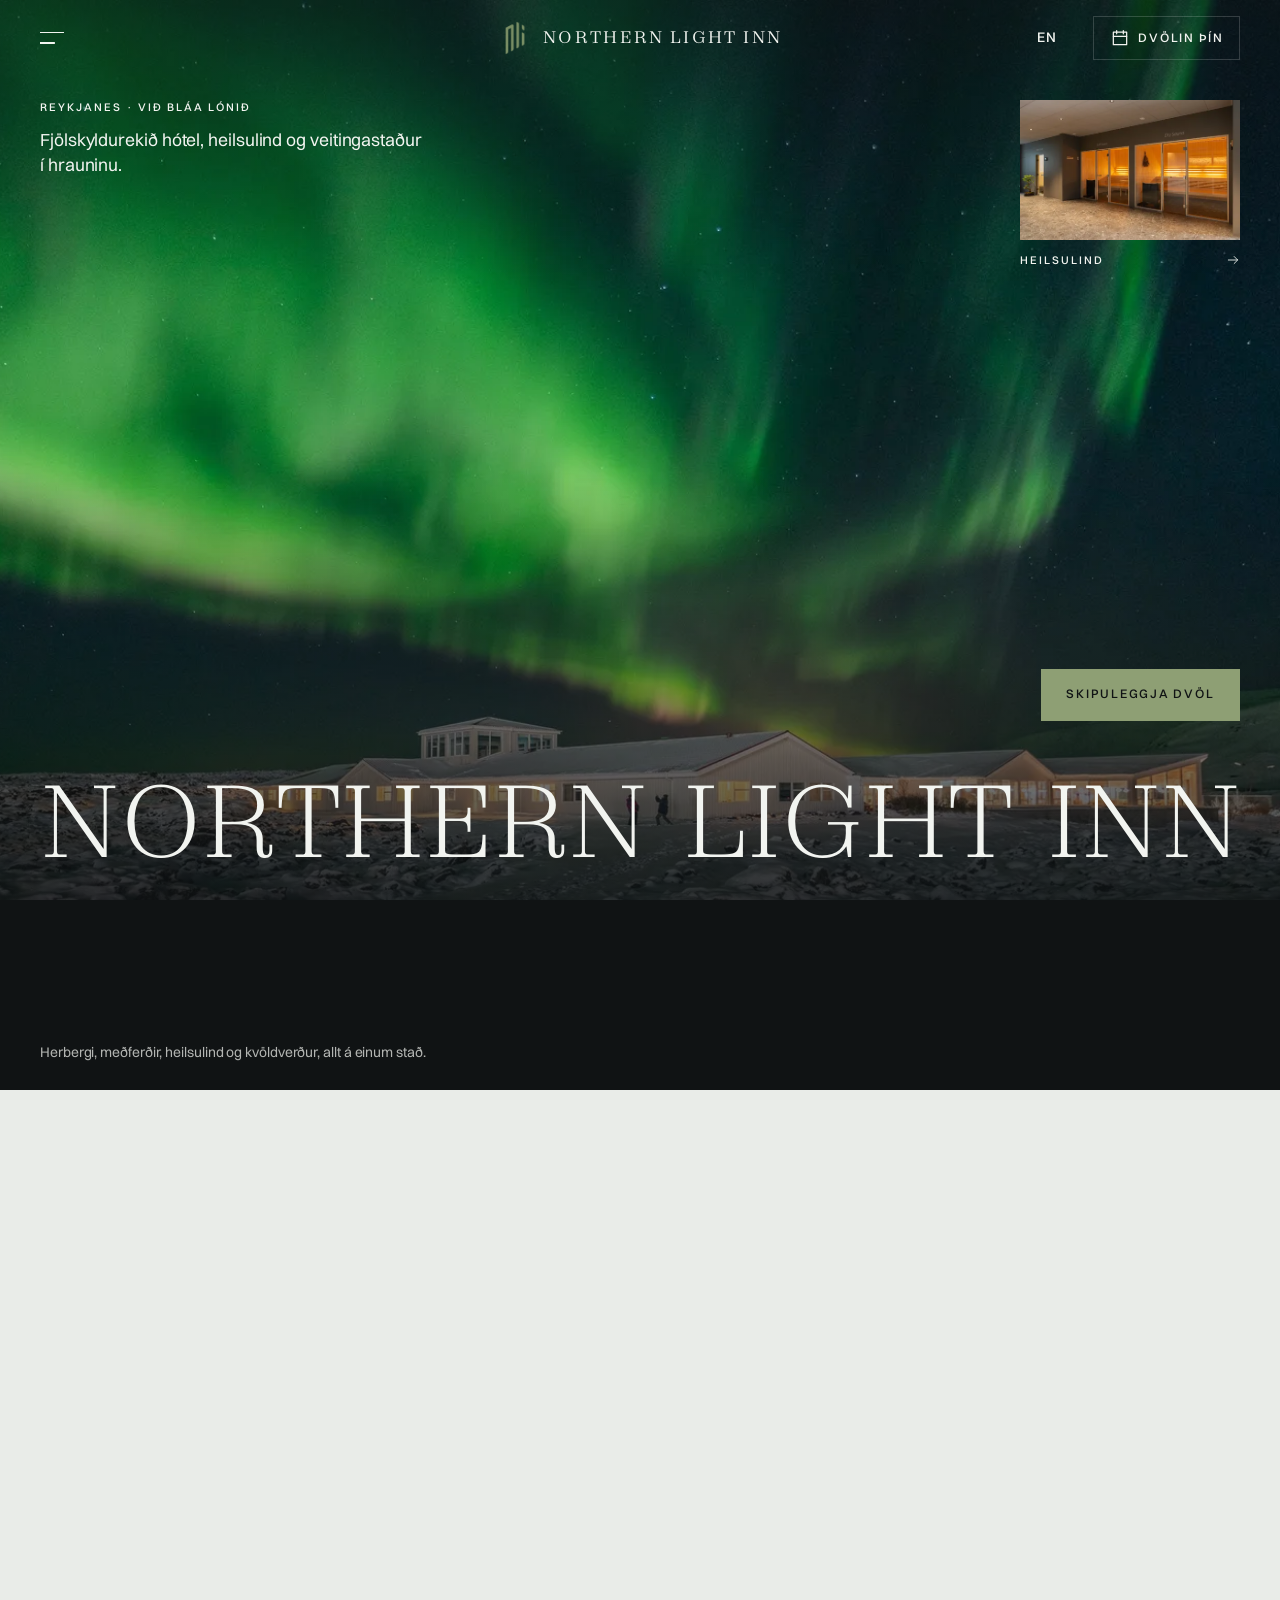
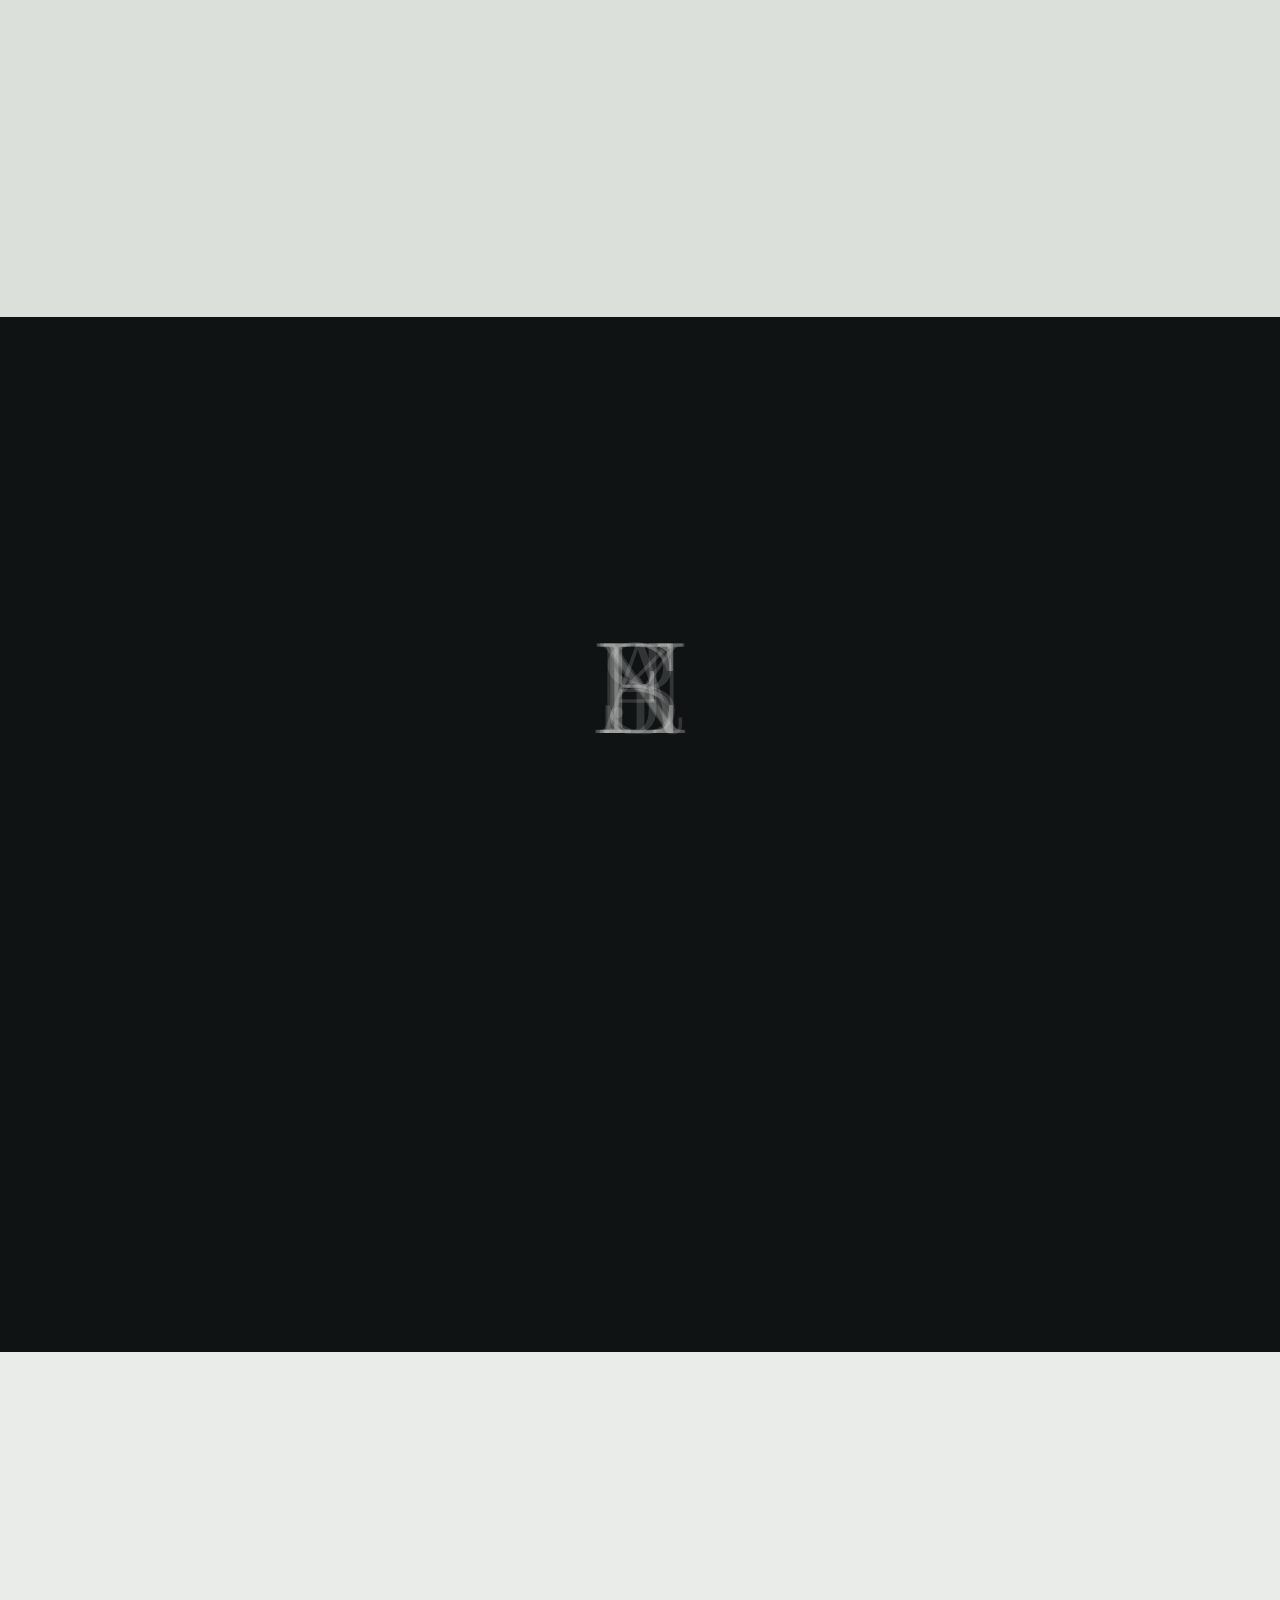
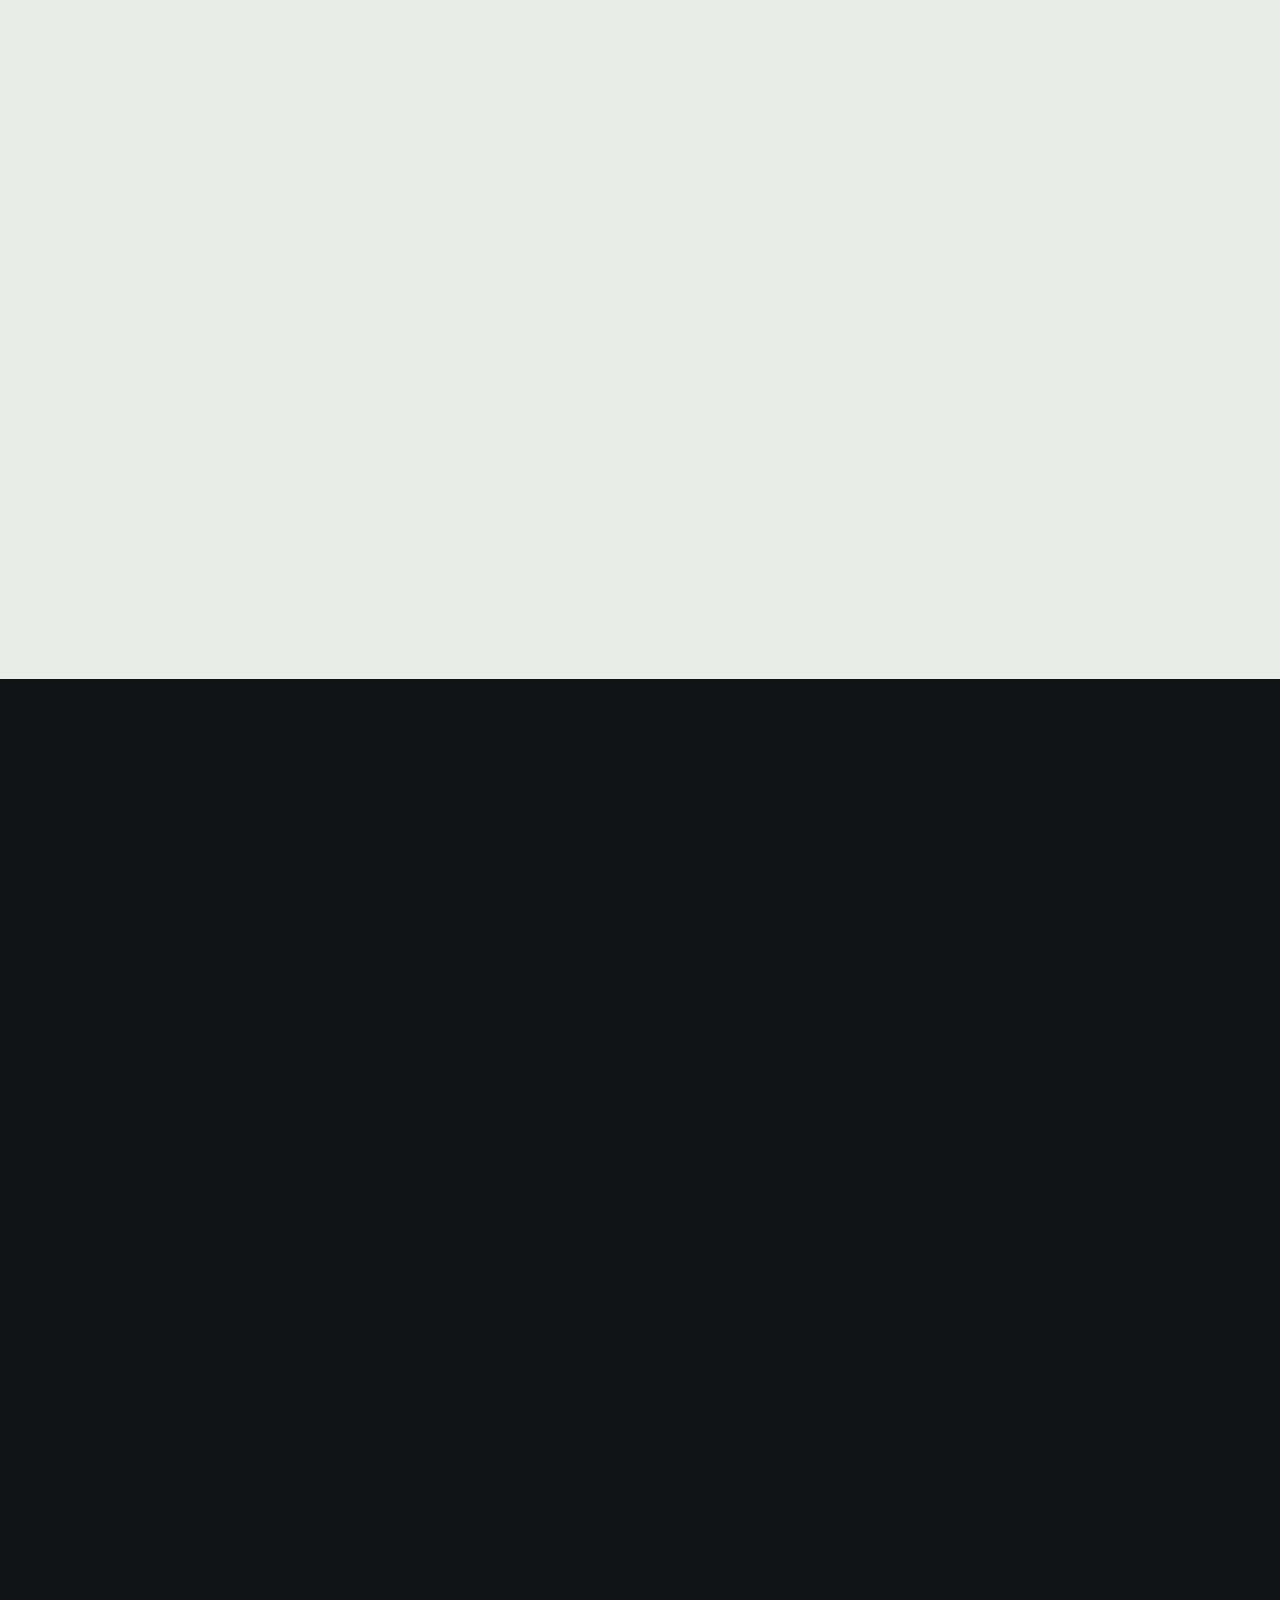
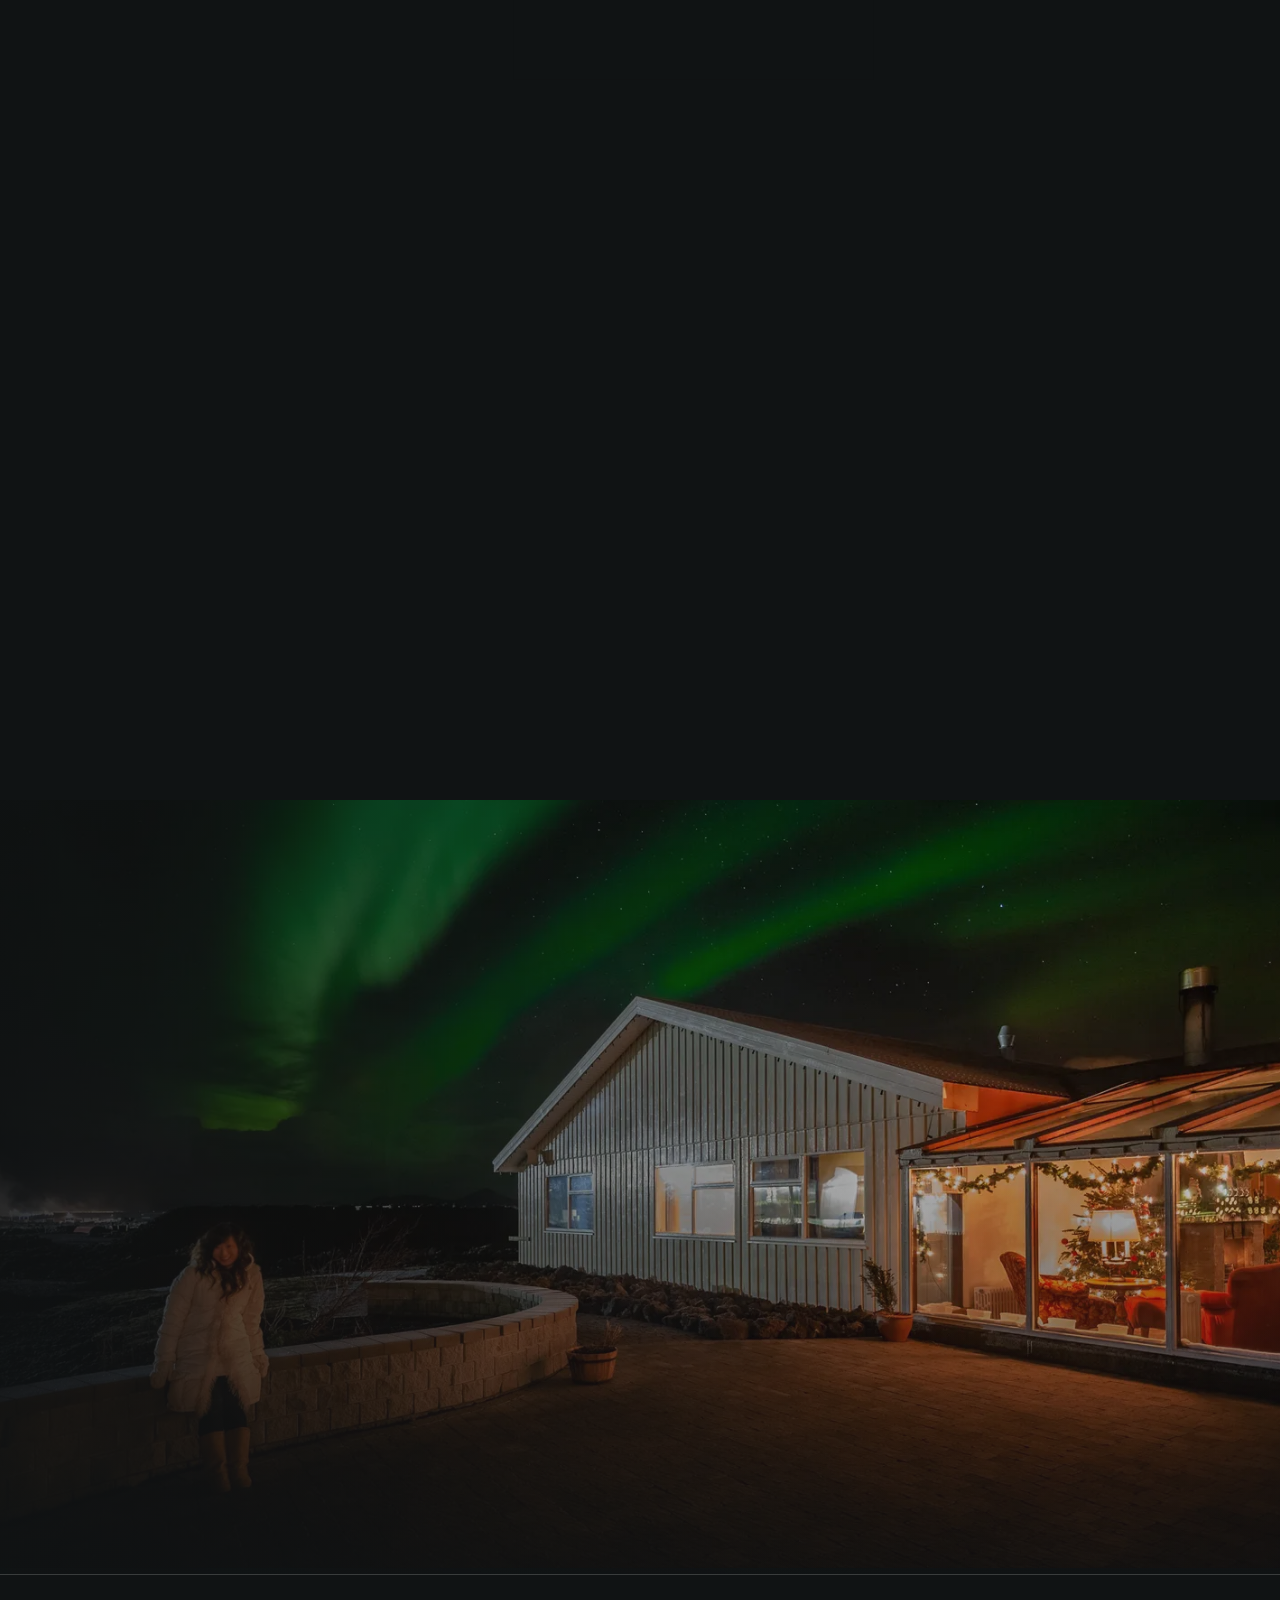
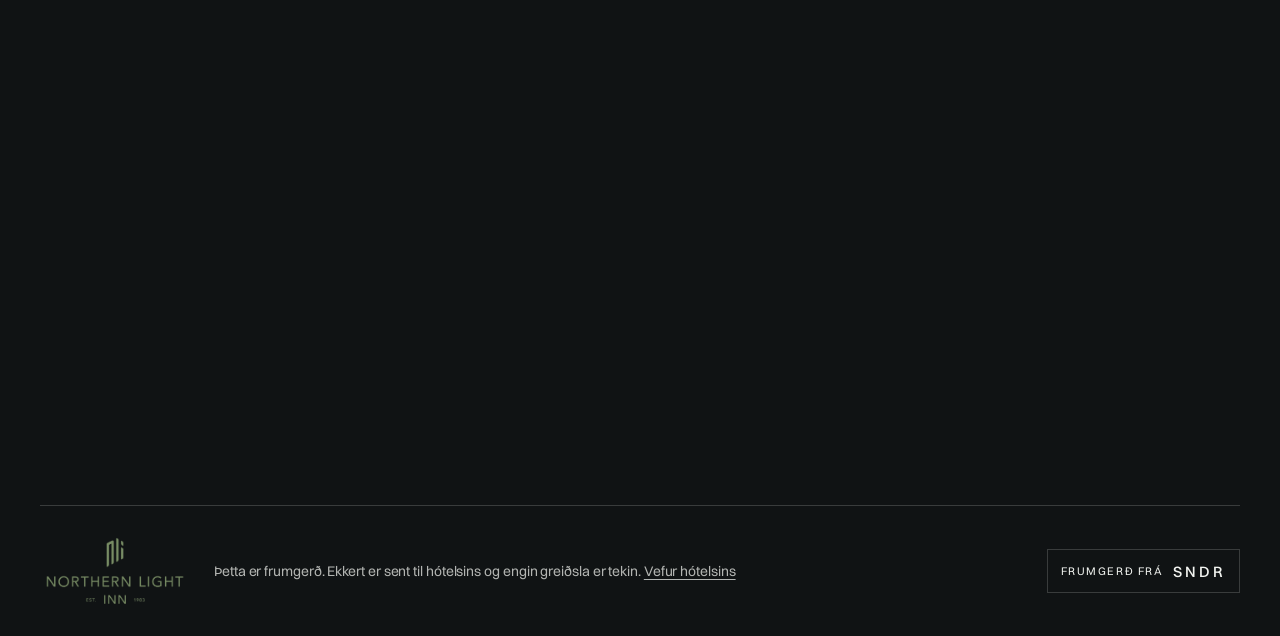
==== is/index.html @ 24c16675 "Deploy ce0931a (noindex preview)" ====
<!doctype html><html lang="is"><head><meta charset="utf-8"><meta name="viewport" content="width=device-width, initial-scale=1, viewport-fit=cover"><meta name="robots" content="noindex, nofollow"><meta name="theme-color" content="#101314"><title>Northern Light Inn, fjölskyldurekið hótel við Bláa lónið</title><meta name="description" content="Fjölskyldurekið hótel, heilsulind og veitingastaður í hrauninu við Bláa lónið. Skipuleggðu alla dvölina á einum stað: herbergi, meðferðir, heilsulind og kvöldverð."><script>/* focus-guard: a focus ring only for people using a keyboard.

   The bug it ends: a menu, drawer or dialog opens and its FIRST link (or the dialog's close button)
   is outlined, as if it were selected. Cause: opening code calls first.focus(), or <dialog>.showModal()
   focuses the first control by itself. When nothing was focused before, the browser decides the ring is
   wanted. Safari never focuses a button on click and a touch tap never does either, so on iPhone,
   iPad and Safari the very first tap paints the ring. Chrome with a mouse hides it, which is why it
   passes the desktop check and then reappears on Sindri's phone.

   How: remember the last input kind on <html data-input="pointer|key"> and let focus-guard.css drop the
   ring while the last input was a pointer. Keyboard users keep every ring. Load before everything else
   (inline in <head>, ~400 bytes), no dependencies. Doc: _tools/focus-guard/README.md */
(function () {
  var root = document.documentElement;
  function set(v) { if (root.getAttribute('data-input') !== v) root.setAttribute('data-input', v); }
  addEventListener('pointerdown', function () { set('pointer'); }, true);
  addEventListener('keydown', function (e) {
    if (e.key === 'Shift' || e.key === 'Control' || e.key === 'Alt' || e.key === 'Meta') return;
    set('key');
  }, true);
})();
</script><link rel="icon" type="image/png" href="../favicon.png"><link rel="apple-touch-icon" href="../apple-touch-icon.png"><link rel="alternate" hreflang="en" href="../"><link rel="alternate" hreflang="is" href="../is/"><link rel="preload" href="../assets/fonts/Zodiak-Light.woff2" as="font" type="font/woff2" crossorigin><link rel="preload" href="../assets/fonts/Switzer-Regular.woff2" as="font" type="font/woff2" crossorigin><link rel="preload" as="image" type="image/webp" imagesrcset="../assets/img/hero-480.webp 480w, ../assets/img/hero-960.webp 960w, ../assets/img/hero-1440.webp 1440w, ../assets/img/hero-2160.webp 2160w" imagesizes="100vw"><link rel="stylesheet" href="../assets/css/base.css"><link rel="stylesheet" href="../assets/css/site.css"><link rel="stylesheet" href="../assets/css/stay.css"><script>window.NLI={"lang":"is","locale":"is-IS","dates":{"wd":["sun.","mán.","þri.","mið.","fim.","fös.","lau."],"wdLong":["sunnudagur","mánudagur","þriðjudagur","miðvikudagur","fimmtudagur","föstudagur","laugardagur"],"mo":["jan.","feb.","mars","apr.","maí","júní","júlí","ágúst","sept.","okt.","nóv.","des."],"moLong":["janúar","febrúar","mars","apríl","maí","júní","júlí","ágúst","september","október","nóvember","desember"],"narrow":["M","Þ","M","F","F","L","S"],"dot":"."},"t":{"step1":"Nætur","step2":"Dagar","step3":"Innborgun","s1Title":"Hvenær kemurðu?","s2Title":"Bættu við hvern dag","s3Title":"Dvölin þín","pickArrival":"Veldu komudag","to":"til","nights":"Nætur","night":"nótt","guests":"Gestir","guestsShort":"gestir","guestOne":"gestur","room":"Herbergi","roomAny":"Herbergi valið í bókunarvél","roomRate":"Verð úr bókunarvél","engineNote":"Verð og framboð herbergja koma úr bókunarvél hótelsins. Í þessari frumgerð er herbergið ekki tekið frá.","fewer":"Færri","more":"Fleiri","prevMonth":"Fyrri mánuður","nextMonth":"Næsti mánuður","arrivalDay":"Koma","departureDay":"Brottför","day":"Dagur","addTo":"Bæta við","time":"Tími","sample":"sýnishorn","taken":"upptekið","forGuests":"Fyrir hve marga?","cancel":"Hætta við","add":"Bæta við","remove":"Fjarlægja","closedShort":"Lokað","includedShort":"Innifalið","pendingNote":"{item} bætist við þegar þú hefur valið dagana.","next1":"Áfram í dagana","next2":"Yfirlit","pay":"Greiða innborgun","back":"Til baka","itemOne":"liður","itemMany":"liðir","noItems":"Engu bætt við enn","extrasTotal":"Meðferðir og aukahlutir","depositToday":"Innborgun í dag","atHotel":"Greitt á hótelinu","name":"Nafn","email":"Netfang","depositNote":"Frumgerð: engin greiðsla er tekin og ekkert er sent. Hlutfall innborgunar er dæmi.","nothingAdded":"Engum meðferðum eða aukahlutum bætt við.","doneTitle":"Þetta er frumgerð","doneBody":"Ekkert var sent til hótelsins, ekkert var vistað og engin greiðsla var tekin. Á fullbúnum vef er innborgunin tekin í þessu skrefi og hótelið fær dagskrána hér að neðan.","doneRoom":"Herbergin eru áfram í bókunarvél hótelsins.","openEngine":"Opna bókunarvélina","startOver":"Byrja upp á nýtt","close":"Loka","pickDate":"Veldu dag","tableOnly":"Borð","free":"Greitt á staðnum","title":"Dvölin þín","soldOut":"Uppselt"},"depositRate":0.2,"maxGuests":4,"bookUrl":"https://www.simplebooking.it/ibe2/hotel/5333?lang=EN&cur=ISK","rooms":[{"id":"deluxe","name":"Deluxe herbergi","max":2,"meta":"30 m² · King rúm eða tvö einbreið"},{"id":"superior","name":"Superior herbergi","max":2,"meta":"27 m² · Queen rúm eða tvö einbreið"},{"id":"double","name":"Hjónaherbergi","max":2,"meta":"22 m² · Eitt rúm, 180 cm"},{"id":"twin","name":"Tveggja rúma herbergi","max":2,"meta":"20 m² · Tvö einbreið rúm"},{"id":"triple","name":"Þriggja manna herbergi","max":3,"meta":"27 m² · Queen rúm og einbreitt rúm"},{"id":"family","name":"Fjölskylduherbergi","max":4,"meta":"30 m² · Queen rúm og tvö einbreið rúm"}],"extras":[{"id":"massage","icon":"massage","name":"Nudd","short":"Nudd","note":"","times":["10:00","11:30","14:00","15:30","17:00","18:30"],"options":[{"id":"60","label":"60 mín","price":19500},{"id":"90","label":"90 mín","price":26500}]},{"id":"reiki","icon":"spa","name":"Reiki","short":"Reiki","note":"60 mín","times":["10:00","11:30","14:00","15:30","17:00"],"options":[{"id":"reiki","label":"Reiki heilun","price":19500},{"id":"epe","label":"Reiki og EPE","price":19500}]},{"id":"recovery","icon":"clock","name":"Endurheimt","short":"Endurheimt","note":"","times":["09:30","11:00","13:00","15:00","17:00","19:00"],"options":[{"id":"compression","label":"Þrýstimeðferð, 25 mín","price":3995},{"id":"blanket","label":"Innrautt teppi, 45 mín","price":5995}]},{"id":"spa","icon":"moon","name":"Heilsulind","short":"Heilsulind","note":"Opið 09:00 til 21:00","times":[],"perPerson":true,"includedRooms":["deluxe","superior"],"options":[{"id":"day","label":"Dagsaðgangur","price":2500}]},{"id":"dinner","icon":"dinner","name":"Kvöldverður á Max's","short":"Kvöldverður","note":"Borðapöntun, greitt á staðnum","times":["17:30","18:00","18:30","19:00","19:30","20:00","20:30","21:00"],"perPerson":true,"options":[{"id":"table","label":"Borð","price":0}]},{"id":"floating","icon":"floating","name":"Aurora Floating","short":"Flot","closed":true,"closedNote":"Aurora Floating er lokað eins og er.","times":[],"options":[{"id":"60","label":"60 mín","price":7000}]}],"packages":[{"id":"dekur","name":"Dekurdvöl","nights":1,"maxGuests":2,"dates":[{"date":"2026-11-27","sold":true},{"date":"2026-11-28","sold":true},{"date":"2026-12-04","sold":true},{"date":"2026-12-05","sold":false}],"rules":[{"room":"deluxe","guests":1,"price":48700},{"room":"deluxe","price":32300,"pp":true},{"guests":1,"price":38700},{"price":27300,"pp":true}]},{"id":"prjono","name":"Prjónahelgi","nights":2,"minGuests":2,"dates":[{"date":"2027-04-16","sold":false}],"rules":[{"room":"deluxe","price":54490,"pp":true},{"guests":4,"price":39990,"pp":true},{"guests":3,"price":41990,"pp":true},{"price":46990,"pp":true}]}]}</script><script defer src="../assets/vendor/gsap.min.js"></script><script defer src="../assets/vendor/ScrollTrigger.min.js"></script><script defer src="../assets/vendor/CustomEase.min.js"></script><script type="module" src="../assets/js/main.js"></script></head><body class="page-home"><a class="skip-link" href="#main">Beint í efni</a><header class="site-header">
 <button type="button" class="menu-toggle" aria-controls="menu-panel" aria-expanded="false" aria-haspopup="dialog" aria-label="Valmynd"><span class="burger" aria-hidden="true"><i></i><i></i></span></button>
 <a class="brand" href="../is/" aria-label="Northern Light Inn, forsíða"><img src="../assets/logo/icon.png" width="40" height="40" alt=""><span translate="no">Northern Light Inn</span></a>
 <div class="header-right"><a class="lang" href="../" lang="en" hreflang="en" aria-label="English">EN</a><button type="button" class="btn-stay" data-stay-open aria-haspopup="dialog" aria-controls="stay-dialog"><svg class="icon" viewBox="0 0 24 24" width="20" height="20" fill="none" stroke="currentColor" stroke-width="1.5" stroke-linecap="round" stroke-linejoin="round" aria-hidden="true" ><rect x="4" y="5" width="16" height="15"/><path d="M4 10h16M8 3v4M16 3v4"/></svg><span>Dvölin þín</span><b data-stay-count hidden></b></button></div>
</header>
<dialog class="menu-panel" id="menu-panel" aria-label="Valmynd" tabindex="-1">
 <div class="menu-curtain menu-curtain--lead" aria-hidden="true"></div><div class="menu-curtain" aria-hidden="true"></div>
 <div class="menu-top"><button type="button" class="menu-close" aria-label="Loka"><span class="burger" aria-hidden="true"><i></i><i></i></span></button><a class="brand" href="../is/" aria-label="Northern Light Inn, forsíða"><img src="../assets/logo/icon.png" width="40" height="40" alt=""><span translate="no">Northern Light Inn</span></a><span></span></div>
 <div class="menu-body">
  <nav aria-label="Aðalvalmynd"><a href="../is/herbergi/" data-menu="rooms" ><span class="menu-num" aria-hidden="true">01</span><span class="menu-mask"><span class="menu-word">Herbergi</span></span></a><a href="../is/heilsulind/" data-menu="wellness" ><span class="menu-num" aria-hidden="true">02</span><span class="menu-mask"><span class="menu-word">Heilsulind</span></span></a><a href="../is/pakkar/" data-menu="packages" ><span class="menu-num" aria-hidden="true">03</span><span class="menu-mask"><span class="menu-word">Pakkar</span></span></a><a href="../is/veitingastadur/" data-menu="restaurant" ><span class="menu-num" aria-hidden="true">04</span><span class="menu-mask"><span class="menu-word">Veitingastaður</span></span></a><a href="../is/stadsetning/" data-menu="location" ><span class="menu-num" aria-hidden="true">05</span><span class="menu-mask"><span class="menu-word">Staðsetning</span></span></a></nav>
  <div class="menu-photo" aria-hidden="true"><div class="menu-photo-frame"><div class="menu-shot is-on" data-shot="home"><picture><source type="image/webp" srcset="../assets/img/exterior-480.webp 480w, ../assets/img/exterior-960.webp 960w, ../assets/img/exterior-1440.webp 1440w, ../assets/img/exterior-2160.webp 2160w" sizes="(max-width:1023px) 1px, 34vw"><img src="../assets/img/exterior-960.jpg" srcset="../assets/img/exterior-480.jpg 480w, ../assets/img/exterior-960.jpg 960w, ../assets/img/exterior-1440.jpg 1440w, ../assets/img/exterior-2160.jpg 2160w" sizes="(max-width:1023px) 1px, 34vw" width="2500" height="1667" alt="" loading="lazy"  decoding="async"></picture></div><div class="menu-shot" data-shot="rooms"><picture><source type="image/webp" srcset="../assets/img/deluxe-480.webp 480w, ../assets/img/deluxe-960.webp 960w, ../assets/img/deluxe-1440.webp 1440w, ../assets/img/deluxe-2160.webp 2160w" sizes="(max-width:1023px) 1px, 34vw"><img src="../assets/img/deluxe-960.jpg" srcset="../assets/img/deluxe-480.jpg 480w, ../assets/img/deluxe-960.jpg 960w, ../assets/img/deluxe-1440.jpg 1440w, ../assets/img/deluxe-2160.jpg 2160w" sizes="(max-width:1023px) 1px, 34vw" width="2500" height="1667" alt="" loading="lazy"  decoding="async"></picture></div><div class="menu-shot" data-shot="wellness"><picture><source type="image/webp" srcset="../assets/img/sauna-480.webp 480w, ../assets/img/sauna-960.webp 960w, ../assets/img/sauna-1440.webp 1440w, ../assets/img/sauna-2160.webp 2160w" sizes="(max-width:1023px) 1px, 34vw"><img src="../assets/img/sauna-960.jpg" srcset="../assets/img/sauna-480.jpg 480w, ../assets/img/sauna-960.jpg 960w, ../assets/img/sauna-1440.jpg 1440w, ../assets/img/sauna-2160.jpg 2160w" sizes="(max-width:1023px) 1px, 34vw" width="2500" height="1667" alt="" loading="lazy"  decoding="async"></picture></div><div class="menu-shot" data-shot="packages"><picture><source type="image/webp" srcset="../assets/img/xmas-480.webp 480w, ../assets/img/xmas-960.webp 960w, ../assets/img/xmas-1440.webp 1440w, ../assets/img/xmas-2160.webp 2160w" sizes="(max-width:1023px) 1px, 34vw"><img src="../assets/img/xmas-960.jpg" srcset="../assets/img/xmas-480.jpg 480w, ../assets/img/xmas-960.jpg 960w, ../assets/img/xmas-1440.jpg 1440w, ../assets/img/xmas-2160.jpg 2160w" sizes="(max-width:1023px) 1px, 34vw" width="2500" height="1664" alt="" loading="lazy"  decoding="async"></picture></div><div class="menu-shot" data-shot="restaurant"><picture><source type="image/webp" srcset="../assets/img/restaurant-480.webp 480w, ../assets/img/restaurant-960.webp 960w, ../assets/img/restaurant-1440.webp 1440w, ../assets/img/restaurant-2160.webp 2160w" sizes="(max-width:1023px) 1px, 34vw"><img src="../assets/img/restaurant-960.jpg" srcset="../assets/img/restaurant-480.jpg 480w, ../assets/img/restaurant-960.jpg 960w, ../assets/img/restaurant-1440.jpg 1440w, ../assets/img/restaurant-2160.jpg 2160w" sizes="(max-width:1023px) 1px, 34vw" width="2500" height="1668" alt="" loading="lazy"  decoding="async"></picture></div><div class="menu-shot" data-shot="location"><picture><source type="image/webp" srcset="../assets/img/moss-480.webp 480w, ../assets/img/moss-960.webp 960w, ../assets/img/moss-1440.webp 1440w, ../assets/img/moss-2160.webp 2160w" sizes="(max-width:1023px) 1px, 34vw"><img src="../assets/img/moss-960.jpg" srcset="../assets/img/moss-480.jpg 480w, ../assets/img/moss-960.jpg 960w, ../assets/img/moss-1440.jpg 1440w, ../assets/img/moss-2160.jpg 2160w" sizes="(max-width:1023px) 1px, 34vw" width="2500" height="1667" alt="" loading="lazy"  decoding="async"></picture></div></div></div>
 </div>
 <div class="menu-foot"><p class="small">Norðurljósavegur 1 · 241 Grindavík</p><a href="tel:+3544268650">+354 426 8650</a><a href="mailto:info@nli.is">info@nli.is</a><a class="lang" href="../" lang="en" hreflang="en" aria-label="English">EN</a></div>
</dialog><main id="main">
<section class="hero" id="top" aria-labelledby="hero-title">
 <div class="hero-drift"><div class="hero-photo"><picture><source type="image/webp" srcset="../assets/img/hero-480.webp 480w, ../assets/img/hero-960.webp 960w, ../assets/img/hero-1440.webp 1440w, ../assets/img/hero-2160.webp 2160w" sizes="100vw"><img src="../assets/img/hero-960.jpg" srcset="../assets/img/hero-480.jpg 480w, ../assets/img/hero-960.jpg 960w, ../assets/img/hero-1440.jpg 1440w, ../assets/img/hero-2160.jpg 2160w" sizes="100vw" width="2500" height="1667" alt="Norðurljós yfir Northern Light Inn í snæviþöktu hrauninu" loading="eager" fetchpriority="high" decoding="async"></picture></div></div><div class="hero-shade"></div>
 <div class="hero-intro"><p class="eyebrow">Reykjanes · Við Bláa lónið</p><p class="hero-line">Fjölskyldurekið hótel, heilsulind og veitingastaður í hrauninu.</p></div>
 <a class="hero-thumb" href="../is/heilsulind/"><picture><source type="image/webp" srcset="../assets/img/thumb-480.webp 480w, ../assets/img/thumb-960.webp 960w, ../assets/img/thumb-1440.webp 1440w, ../assets/img/thumb-2160.webp 2160w" sizes="220px"><img src="../assets/img/thumb-960.jpg" srcset="../assets/img/thumb-480.jpg 480w, ../assets/img/thumb-960.jpg 960w, ../assets/img/thumb-1440.jpg 1440w, ../assets/img/thumb-2160.jpg 2160w" sizes="220px" width="2500" height="1667" alt="Gufuböðin í heilsulindinni" loading="lazy"  decoding="async"></picture><span class="eyebrow">Heilsulind<svg class="icon" viewBox="0 0 24 24" width="20" height="20" fill="none" stroke="currentColor" stroke-width="1.5" stroke-linecap="round" stroke-linejoin="round" aria-hidden="true" ><path d="M4 12h16M14 6l6 6-6 6"/></svg></span></a>
 <div class="hero-cta"><button type="button" class="btn-primary btn-primary--accent" data-stay-open aria-haspopup="dialog" aria-controls="stay-dialog" aria-label="Skipuleggja dvöl"><span class="btn-label" aria-hidden="true"><span class="btn-letter" style="--i:0" data-char="S">S</span><span class="btn-letter" style="--i:1" data-char="k">k</span><span class="btn-letter" style="--i:2" data-char="i">i</span><span class="btn-letter" style="--i:3" data-char="p">p</span><span class="btn-letter" style="--i:4" data-char="u">u</span><span class="btn-letter" style="--i:5" data-char="l">l</span><span class="btn-letter" style="--i:6" data-char="e">e</span><span class="btn-letter" style="--i:7" data-char="g">g</span><span class="btn-letter" style="--i:8" data-char="g">g</span><span class="btn-letter" style="--i:9" data-char="j">j</span><span class="btn-letter" style="--i:10" data-char="a">a</span><span class="btn-letter" style="--i:11" data-char=" "> </span><span class="btn-letter" style="--i:12" data-char="d">d</span><span class="btn-letter" style="--i:13" data-char="v">v</span><span class="btn-letter" style="--i:14" data-char="ö">ö</span><span class="btn-letter" style="--i:15" data-char="l">l</span></span></button></div>
 <div class="wordmark-drift"><h1 class="wordmark" id="hero-title" aria-label="Northern Light Inn" translate="no"><span class="fit-line fit-wide" aria-hidden="true"><span>N</span><span>O</span><span>R</span><span>T</span><span>H</span><span>E</span><span>R</span><span>N</span><span class="sp">&nbsp;</span><span>L</span><span>I</span><span>G</span><span>H</span><span>T</span><span class="sp">&nbsp;</span><span>I</span><span>N</span><span>N</span></span><span class="fit-line fit-narrow" aria-hidden="true"><span>N</span><span>O</span><span>R</span><span>T</span><span>H</span><span>E</span><span>R</span><span>N</span></span><span class="fit-line fit-narrow" aria-hidden="true"><span>L</span><span>I</span><span>G</span><span>H</span><span>T</span><span class="sp">&nbsp;</span><span>I</span><span>N</span><span>N</span></span></h1></div>
</section>
<section class="starter-band" aria-label="Dvölin þín"><div class="wrap"><div class="reveal"><div class="starter" data-rise>
 <button type="button" class="starter-cell starter-date" data-stay-open aria-haspopup="dialog" aria-controls="stay-dialog" data-stay-step="1"><span class="eyebrow"><svg class="icon" viewBox="0 0 24 24" width="20" height="20" fill="none" stroke="currentColor" stroke-width="1.5" stroke-linecap="round" stroke-linejoin="round" aria-hidden="true" ><rect x="4" y="5" width="16" height="15"/><path d="M4 10h16M8 3v4M16 3v4"/></svg>Koma</span><b data-starter-arrival>Veldu dag</b></button>
 <div class="starter-cell" data-starter="nights"><span class="eyebrow"><svg class="icon" viewBox="0 0 24 24" width="20" height="20" fill="none" stroke="currentColor" stroke-width="1.5" stroke-linecap="round" stroke-linejoin="round" aria-hidden="true" ><path d="M20 14.5A8 8 0 0 1 9.5 4 8 8 0 1 0 20 14.5z"/></svg>Nætur</span><div class="stepper"><button type="button" class="step-btn" data-starter-step="-1" aria-label="Færri Nætur"><svg class="icon" viewBox="0 0 24 24" width="20" height="20" fill="none" stroke="currentColor" stroke-width="1.5" stroke-linecap="round" stroke-linejoin="round" aria-hidden="true" ><path d="M5 12h14"/></svg></button><output aria-live="polite">2</output><button type="button" class="step-btn" data-starter-step="1" aria-label="Fleiri Nætur"><svg class="icon" viewBox="0 0 24 24" width="20" height="20" fill="none" stroke="currentColor" stroke-width="1.5" stroke-linecap="round" stroke-linejoin="round" aria-hidden="true" ><path d="M12 5v14M5 12h14"/></svg></button></div></div>
 <div class="starter-cell" data-starter="guests"><span class="eyebrow"><svg class="icon" viewBox="0 0 24 24" width="20" height="20" fill="none" stroke="currentColor" stroke-width="1.5" stroke-linecap="round" stroke-linejoin="round" aria-hidden="true" ><circle cx="9" cy="8" r="3"/><path d="M3 20c0-3.3 2.7-6 6-6s6 2.7 6 6"/><path d="M16 5.2a3 3 0 0 1 0 5.6M18 14.5c1.8.9 3 2.9 3 5.5"/></svg>Gestir</span><div class="stepper"><button type="button" class="step-btn" data-starter-step="-1" aria-label="Færri Gestir"><svg class="icon" viewBox="0 0 24 24" width="20" height="20" fill="none" stroke="currentColor" stroke-width="1.5" stroke-linecap="round" stroke-linejoin="round" aria-hidden="true" ><path d="M5 12h14"/></svg></button><output aria-live="polite">2</output><button type="button" class="step-btn" data-starter-step="1" aria-label="Fleiri Gestir"><svg class="icon" viewBox="0 0 24 24" width="20" height="20" fill="none" stroke="currentColor" stroke-width="1.5" stroke-linecap="round" stroke-linejoin="round" aria-hidden="true" ><path d="M12 5v14M5 12h14"/></svg></button></div></div>
 <div class="starter-cell starter-go"><button type="button" class="btn-primary btn-primary--accent" data-stay-open aria-haspopup="dialog" aria-controls="stay-dialog" data-stay-step="2" aria-label="Setja saman dvöl"><span class="btn-label" aria-hidden="true"><span class="btn-letter" style="--i:0" data-char="S">S</span><span class="btn-letter" style="--i:1" data-char="e">e</span><span class="btn-letter" style="--i:2" data-char="t">t</span><span class="btn-letter" style="--i:3" data-char="j">j</span><span class="btn-letter" style="--i:4" data-char="a">a</span><span class="btn-letter" style="--i:5" data-char=" "> </span><span class="btn-letter" style="--i:6" data-char="s">s</span><span class="btn-letter" style="--i:7" data-char="a">a</span><span class="btn-letter" style="--i:8" data-char="m">m</span><span class="btn-letter" style="--i:9" data-char="a">a</span><span class="btn-letter" style="--i:10" data-char="n">n</span><span class="btn-letter" style="--i:11" data-char=" "> </span><span class="btn-letter" style="--i:12" data-char="d">d</span><span class="btn-letter" style="--i:13" data-char="v">v</span><span class="btn-letter" style="--i:14" data-char="ö">ö</span><span class="btn-letter" style="--i:15" data-char="l">l</span></span></button></div>
</div></div><p class="starter-note small muted">Herbergi, meðferðir, heilsulind og kvöldverður, allt á einum stað.</p></div></section>
<section class="intro on-steam" id="hotel" aria-labelledby="intro-title"><div class="wrap intro-grid">
 <div class="intro-copy"><div class="reveal "><div data-rise><p class="eyebrow">Fjölskyldurekið frá 1983</p></div></div><h2 data-heading id="intro-title" class="h1"><span class="line"><span>Hlýlegt hús</span></span><span class="line"><em>í hrauninu</em></span></h2><div class="reveal "><div data-rise><p>Northern Light Inn er fjölskyldurekið hótel, stofnað 1983. 42 hlý og rúmgóð herbergi, veitingastaðurinn Max's og heilsulind, rétt við Bláa lónið.</p></div></div>
  <div class="reveal "><div data-rise><dl class="facts"><div><dt>1983</dt><dd>fjölskyldurekið frá</dd></div><div><dt>42</dt><dd>herbergi, öll á jarðhæð</dd></div><div><dt>20 mín</dt><dd>frá Keflavíkurflugvelli</dd></div><div><dt>45 mín</dt><dd>til Reykjavíkur</dd></div></dl></div></div></div>
 <div class="collage" data-sweep><div class="collage-large" data-drift="-3,3"><div class="photo-frame "><picture><source type="image/webp" srcset="../assets/img/lounge-480.webp 480w, ../assets/img/lounge-960.webp 960w, ../assets/img/lounge-1440.webp 1440w, ../assets/img/lounge-2160.webp 2160w" sizes="(max-width:767px) 90vw, 47vw"><img src="../assets/img/lounge-960.jpg" srcset="../assets/img/lounge-480.jpg 480w, ../assets/img/lounge-960.jpg 960w, ../assets/img/lounge-1440.jpg 1440w, ../assets/img/lounge-2160.jpg 2160w" sizes="(max-width:767px) 90vw, 47vw" width="2500" height="1667" alt="Setustofan með arninum úr hraungrýti" loading="lazy"  decoding="async"></picture></div></div><div class="collage-small" data-drift="8,-8"><div class="photo-frame "><picture><source type="image/webp" srcset="../assets/img/exterior-480.webp 480w, ../assets/img/exterior-960.webp 960w, ../assets/img/exterior-1440.webp 1440w, ../assets/img/exterior-2160.webp 2160w" sizes="(max-width:767px) 56vw, 30vw"><img src="../assets/img/exterior-960.jpg" srcset="../assets/img/exterior-480.jpg 480w, ../assets/img/exterior-960.jpg 960w, ../assets/img/exterior-1440.jpg 1440w, ../assets/img/exterior-2160.jpg 2160w" sizes="(max-width:767px) 56vw, 30vw" width="2500" height="1667" alt="Northern Light Inn í hrauninu" loading="lazy"  decoding="async"></picture></div></div></div>
</div></section>
<section class="extras" id="extras" aria-labelledby="extras-title"><div class="wrap">
 <div class="section-head"><div class="reveal "><div data-rise><p class="eyebrow">Bættu við dvölina</p></div></div><h2 data-heading id="extras-title"><span class="line"><span>Meðferðir, heilsulind og kvöldverður</span></span><span class="line"><em>á þeim dögum sem þú velur</em></span></h2><div class="reveal "><div data-rise><p class="muted">Veldu dag og tíma um leið og þú skipuleggur dvölina.</p></div></div></div>
 <div class="card-grid card-grid--4 rail" data-cards><article class="card extra-card"><div class="card-media"><picture><source type="image/webp" srcset="../assets/img/massage-480.webp 480w, ../assets/img/massage-960.webp 960w, ../assets/img/massage-1440.webp 1440w, ../assets/img/massage-2160.webp 2160w" sizes="(max-width:767px) 82vw, (max-width:1023px) 46vw, 23vw"><img src="../assets/img/massage-960.jpg" srcset="../assets/img/massage-480.jpg 480w, ../assets/img/massage-960.jpg 960w, ../assets/img/massage-1440.jpg 1440w, ../assets/img/massage-2160.jpg 2160w" sizes="(max-width:767px) 82vw, (max-width:1023px) 46vw, 23vw" width="2500" height="1667" alt="Nudd í heilsulindinni" loading="lazy"  decoding="async"></picture></div><h3>Nudd</h3><p class="card-tag">60 eða 90 mínútur</p><ul class="chip-row"><li class="chip">60 mín 19.500 kr.</li><li class="chip">90 mín 26.500 kr.</li></ul><div class="card-actions"><button type="button" class="btn-add " data-stay-open aria-haspopup="dialog" aria-controls="stay-dialog" data-stay-add="massage"><svg class="icon" viewBox="0 0 24 24" width="20" height="20" fill="none" stroke="currentColor" stroke-width="1.5" stroke-linecap="round" stroke-linejoin="round" aria-hidden="true" ><path d="M12 5v14M5 12h14"/></svg><span>Bæta við dvölina</span></button></div></article><article class="card extra-card"><div class="card-media"><picture><source type="image/webp" srcset="../assets/img/tranquil-480.webp 480w, ../assets/img/tranquil-960.webp 960w, ../assets/img/tranquil-1440.webp 1440w, ../assets/img/tranquil-2160.webp 2160w" sizes="(max-width:767px) 82vw, (max-width:1023px) 46vw, 23vw"><img src="../assets/img/tranquil-960.jpg" srcset="../assets/img/tranquil-480.jpg 480w, ../assets/img/tranquil-960.jpg 960w, ../assets/img/tranquil-1440.jpg 1440w, ../assets/img/tranquil-2160.jpg 2160w" sizes="(max-width:767px) 82vw, (max-width:1023px) 46vw, 23vw" width="2500" height="1667" alt="Hvíldarrýmið í heilsulindinni" loading="lazy"  decoding="async"></picture></div><h3>Heilsulind</h3><p class="card-tag">Þurrgufa, innrauð gufa og blautgufa</p><ul class="chip-row"><li class="chip">2.500 kr. á mann á dag</li><li class="chip">Innifalið með Deluxe og Superior</li></ul><div class="card-actions"><button type="button" class="btn-add " data-stay-open aria-haspopup="dialog" aria-controls="stay-dialog" data-stay-add="spa"><svg class="icon" viewBox="0 0 24 24" width="20" height="20" fill="none" stroke="currentColor" stroke-width="1.5" stroke-linecap="round" stroke-linejoin="round" aria-hidden="true" ><path d="M12 5v14M5 12h14"/></svg><span>Bæta við dvölina</span></button></div></article><article class="card extra-card"><div class="card-media"><picture><source type="image/webp" srcset="../assets/img/dish-480.webp 480w, ../assets/img/dish-960.webp 960w, ../assets/img/dish-1440.webp 1440w, ../assets/img/dish-2160.webp 2160w" sizes="(max-width:767px) 82vw, (max-width:1023px) 46vw, 23vw"><img src="../assets/img/dish-960.jpg" srcset="../assets/img/dish-480.jpg 480w, ../assets/img/dish-960.jpg 960w, ../assets/img/dish-1440.jpg 1440w, ../assets/img/dish-2160.jpg 2160w" sizes="(max-width:767px) 82vw, (max-width:1023px) 46vw, 23vw" width="2500" height="1667" alt="Kvöldverðarréttur á Max's" loading="lazy"  decoding="async"></picture></div><h3>Kvöldverður á Max's</h3><p class="card-tag">Borð fyrir kvöldið</p><ul class="chip-row"><li class="chip">Alla daga 17:30 til 21:30</li></ul><div class="card-actions"><button type="button" class="btn-add " data-stay-open aria-haspopup="dialog" aria-controls="stay-dialog" data-stay-add="dinner"><svg class="icon" viewBox="0 0 24 24" width="20" height="20" fill="none" stroke="currentColor" stroke-width="1.5" stroke-linecap="round" stroke-linejoin="round" aria-hidden="true" ><path d="M12 5v14M5 12h14"/></svg><span>Bæta við dvölina</span></button></div></article><article class="card extra-card is-closed"><div class="card-media"><picture><source type="image/webp" srcset="../assets/img/floating-480.webp 480w, ../assets/img/floating-960.webp 960w, ../assets/img/floating-1440.webp 1440w, ../assets/img/floating-2160.webp 2160w" sizes="(max-width:767px) 82vw, (max-width:1023px) 46vw, 23vw"><img src="../assets/img/floating-960.jpg" srcset="../assets/img/floating-480.jpg 480w, ../assets/img/floating-960.jpg 960w, ../assets/img/floating-1440.jpg 1440w, ../assets/img/floating-2160.jpg 2160w" sizes="(max-width:767px) 82vw, (max-width:1023px) 46vw, 23vw" width="2500" height="1668" alt="Flottankur í Aurora Floating" loading="lazy"  decoding="async"></picture></div><h3>Aurora Floating</h3><p class="card-tag">Klukkustund í flottanki</p><ul class="chip-row"><li class="chip">Lokað eins og er</li></ul><div class="card-actions"><span class="state-closed"><svg class="icon" viewBox="0 0 24 24" width="20" height="20" fill="none" stroke="currentColor" stroke-width="1.5" stroke-linecap="round" stroke-linejoin="round" aria-hidden="true" ><path d="M6 6l12 12M18 6L6 18"/></svg>Lokað eins og er</span></div></article></div>
</div></section>
<section class="rooms on-steam on-steam-2" id="rooms" aria-labelledby="rooms-title"><div class="wrap">
 <div class="section-head"><div class="reveal "><div data-rise><p class="eyebrow">Herbergi</p></div></div><h2 data-heading id="rooms-title"><span class="line"><span>42 herbergi,</span></span><span class="line"><em>öll á jarðhæð</em></span></h2><div class="reveal "><div data-rise><p>Jarðhitakynding, íslenskar dúnsængur og frítt háhraðanet í hverju herbergi.</p></div></div></div>
 <div class="card-grid card-grid--3 rail" data-cards><article class="card room-card" id="room-deluxe"><a class="card-media" href="../is/herbergi/#deluxe" tabindex="-1" aria-hidden="true"><picture><source type="image/webp" srcset="../assets/img/deluxe-480.webp 480w, ../assets/img/deluxe-960.webp 960w, ../assets/img/deluxe-1440.webp 1440w, ../assets/img/deluxe-2160.webp 2160w" sizes="(max-width:767px) 82vw, (max-width:1023px) 46vw, 31vw"><img src="../assets/img/deluxe-960.jpg" srcset="../assets/img/deluxe-480.jpg 480w, ../assets/img/deluxe-960.jpg 960w, ../assets/img/deluxe-1440.jpg 1440w, ../assets/img/deluxe-2160.jpg 2160w" sizes="(max-width:767px) 82vw, (max-width:1023px) 46vw, 31vw" width="2500" height="1667" alt="Deluxe herbergi" loading="lazy"  decoding="async"></picture></a><h3>Deluxe herbergi</h3><p class="card-tag">Stærstu herbergin, með king size rúmi</p><ul class="chip-row"><li class="chip">30 m²</li><li class="chip">Allt að 2 gestum</li><li class="chip chip--accent">Heilsulind innifalin</li></ul><div class="card-actions"><button type="button" class="btn-add " data-stay-room="deluxe" data-stay-open aria-haspopup="dialog" aria-controls="stay-dialog"><svg class="icon" viewBox="0 0 24 24" width="20" height="20" fill="none" stroke="currentColor" stroke-width="1.5" stroke-linecap="round" stroke-linejoin="round" aria-hidden="true" ><path d="M12 5v14M5 12h14"/></svg><span>Velja</span></button><a class="btn-text" href="../is/herbergi/#deluxe">Nánar<span class="sr-only">: Deluxe herbergi</span></a></div></article><article class="card room-card" id="room-superior"><a class="card-media" href="../is/herbergi/#superior" tabindex="-1" aria-hidden="true"><picture><source type="image/webp" srcset="../assets/img/superior-480.webp 480w, ../assets/img/superior-960.webp 960w, ../assets/img/superior-1440.webp 1440w, ../assets/img/superior-2160.webp 2160w" sizes="(max-width:767px) 82vw, (max-width:1023px) 46vw, 31vw"><img src="../assets/img/superior-960.jpg" srcset="../assets/img/superior-480.jpg 480w, ../assets/img/superior-960.jpg 960w, ../assets/img/superior-1440.jpg 1440w, ../assets/img/superior-2160.jpg 2160w" sizes="(max-width:767px) 82vw, (max-width:1023px) 46vw, 31vw" width="2500" height="1667" alt="Superior herbergi" loading="lazy"  decoding="async"></picture></a><h3>Superior herbergi</h3><p class="card-tag">Útsýni yfir hraunið, hvert herbergi með sínu sniði</p><ul class="chip-row"><li class="chip">27 m²</li><li class="chip">Allt að 2 gestum</li><li class="chip chip--accent">Heilsulind innifalin</li></ul><div class="card-actions"><button type="button" class="btn-add " data-stay-room="superior" data-stay-open aria-haspopup="dialog" aria-controls="stay-dialog"><svg class="icon" viewBox="0 0 24 24" width="20" height="20" fill="none" stroke="currentColor" stroke-width="1.5" stroke-linecap="round" stroke-linejoin="round" aria-hidden="true" ><path d="M12 5v14M5 12h14"/></svg><span>Velja</span></button><a class="btn-text" href="../is/herbergi/#superior">Nánar<span class="sr-only">: Superior herbergi</span></a></div></article><article class="card room-card" id="room-double"><a class="card-media" href="../is/herbergi/#double" tabindex="-1" aria-hidden="true"><picture><source type="image/webp" srcset="../assets/img/double-480.webp 480w, ../assets/img/double-960.webp 960w, ../assets/img/double-1440.webp 1440w, ../assets/img/double-2160.webp 2160w" sizes="(max-width:767px) 82vw, (max-width:1023px) 46vw, 31vw"><img src="../assets/img/double-960.jpg" srcset="../assets/img/double-480.jpg 480w, ../assets/img/double-960.jpg 960w, ../assets/img/double-1440.jpg 1440w, ../assets/img/double-2160.jpg 2160w" sizes="(max-width:767px) 82vw, (max-width:1023px) 46vw, 31vw" width="2500" height="1667" alt="Hjónaherbergi" loading="lazy"  decoding="async"></picture></a><h3>Hjónaherbergi</h3><p class="card-tag">Þægilegt hjónarúm og jarðhitasturta</p><ul class="chip-row"><li class="chip">22 m²</li><li class="chip">Allt að 2 gestum</li></ul><div class="card-actions"><button type="button" class="btn-add " data-stay-room="double" data-stay-open aria-haspopup="dialog" aria-controls="stay-dialog"><svg class="icon" viewBox="0 0 24 24" width="20" height="20" fill="none" stroke="currentColor" stroke-width="1.5" stroke-linecap="round" stroke-linejoin="round" aria-hidden="true" ><path d="M12 5v14M5 12h14"/></svg><span>Velja</span></button><a class="btn-text" href="../is/herbergi/#double">Nánar<span class="sr-only">: Hjónaherbergi</span></a></div></article><article class="card room-card" id="room-twin"><a class="card-media" href="../is/herbergi/#twin" tabindex="-1" aria-hidden="true"><picture><source type="image/webp" srcset="../assets/img/twin-480.webp 480w, ../assets/img/twin-960.webp 960w, ../assets/img/twin-1440.webp 1440w, ../assets/img/twin-2160.webp 2160w" sizes="(max-width:767px) 82vw, (max-width:1023px) 46vw, 31vw"><img src="../assets/img/twin-960.jpg" srcset="../assets/img/twin-480.jpg 480w, ../assets/img/twin-960.jpg 960w, ../assets/img/twin-1440.jpg 1440w, ../assets/img/twin-2160.jpg 2160w" sizes="(max-width:767px) 82vw, (max-width:1023px) 46vw, 31vw" width="2500" height="1667" alt="Tveggja rúma herbergi" loading="lazy"  decoding="async"></picture></a><h3>Tveggja rúma herbergi</h3><p class="card-tag">Tvö einbreið rúm og jarðhitasturta</p><ul class="chip-row"><li class="chip">20 m²</li><li class="chip">Allt að 2 gestum</li></ul><div class="card-actions"><button type="button" class="btn-add " data-stay-room="twin" data-stay-open aria-haspopup="dialog" aria-controls="stay-dialog"><svg class="icon" viewBox="0 0 24 24" width="20" height="20" fill="none" stroke="currentColor" stroke-width="1.5" stroke-linecap="round" stroke-linejoin="round" aria-hidden="true" ><path d="M12 5v14M5 12h14"/></svg><span>Velja</span></button><a class="btn-text" href="../is/herbergi/#twin">Nánar<span class="sr-only">: Tveggja rúma herbergi</span></a></div></article><article class="card room-card" id="room-triple"><a class="card-media" href="../is/herbergi/#triple" tabindex="-1" aria-hidden="true"><picture><source type="image/webp" srcset="../assets/img/triple-480.webp 480w, ../assets/img/triple-960.webp 960w, ../assets/img/triple-1440.webp 1440w, ../assets/img/triple-2160.webp 2160w" sizes="(max-width:767px) 82vw, (max-width:1023px) 46vw, 31vw"><img src="../assets/img/triple-960.jpg" srcset="../assets/img/triple-480.jpg 480w, ../assets/img/triple-960.jpg 960w, ../assets/img/triple-1440.jpg 1440w, ../assets/img/triple-2160.jpg 2160w" sizes="(max-width:767px) 82vw, (max-width:1023px) 46vw, 31vw" width="2500" height="1667" alt="Þriggja manna herbergi" loading="lazy"  decoding="async"></picture></a><h3>Þriggja manna herbergi</h3><p class="card-tag">Queen rúm og eitt einbreitt</p><ul class="chip-row"><li class="chip">27 m²</li><li class="chip">Allt að 3 gestum</li></ul><div class="card-actions"><button type="button" class="btn-add " data-stay-room="triple" data-stay-open aria-haspopup="dialog" aria-controls="stay-dialog"><svg class="icon" viewBox="0 0 24 24" width="20" height="20" fill="none" stroke="currentColor" stroke-width="1.5" stroke-linecap="round" stroke-linejoin="round" aria-hidden="true" ><path d="M12 5v14M5 12h14"/></svg><span>Velja</span></button><a class="btn-text" href="../is/herbergi/#triple">Nánar<span class="sr-only">: Þriggja manna herbergi</span></a></div></article><article class="card room-card" id="room-family"><a class="card-media" href="../is/herbergi/#family" tabindex="-1" aria-hidden="true"><picture><source type="image/webp" srcset="../assets/img/family-480.webp 480w, ../assets/img/family-960.webp 960w, ../assets/img/family-1440.webp 1440w, ../assets/img/family-2160.webp 2160w" sizes="(max-width:767px) 82vw, (max-width:1023px) 46vw, 31vw"><img src="../assets/img/family-960.jpg" srcset="../assets/img/family-480.jpg 480w, ../assets/img/family-960.jpg 960w, ../assets/img/family-1440.jpg 1440w, ../assets/img/family-2160.jpg 2160w" sizes="(max-width:767px) 82vw, (max-width:1023px) 46vw, 31vw" width="2500" height="1667" alt="Fjölskylduherbergi" loading="lazy"  decoding="async"></picture></a><h3>Fjölskylduherbergi</h3><p class="card-tag">Queen rúm og tvö einbreið</p><ul class="chip-row"><li class="chip">30 m²</li><li class="chip">Allt að 4 gestum</li></ul><div class="card-actions"><button type="button" class="btn-add " data-stay-room="family" data-stay-open aria-haspopup="dialog" aria-controls="stay-dialog"><svg class="icon" viewBox="0 0 24 24" width="20" height="20" fill="none" stroke="currentColor" stroke-width="1.5" stroke-linecap="round" stroke-linejoin="round" aria-hidden="true" ><path d="M12 5v14M5 12h14"/></svg><span>Velja</span></button><a class="btn-text" href="../is/herbergi/#family">Nánar<span class="sr-only">: Fjölskylduherbergi</span></a></div></article></div>
 <div class="reveal "><div data-rise><div class="section-foot"><p class="small muted">Verð og framboð koma úr bókunarvél hótelsins.</p><a class="btn-text " href="../is/herbergi/" >Sjá öll herbergi<svg class="icon" viewBox="0 0 24 24" width="20" height="20" fill="none" stroke="currentColor" stroke-width="1.5" stroke-linecap="round" stroke-linejoin="round" aria-hidden="true" ><path d="M4 12h16M14 6l6 6-6 6"/></svg></a></div></div></div>
</div></section>
<section class="place" id="place" aria-labelledby="place-title">
 <div class="place-photo" data-drift="-6,6"><picture><source type="image/webp" srcset="../assets/img/moss-480.webp 480w, ../assets/img/moss-960.webp 960w, ../assets/img/moss-1440.webp 1440w, ../assets/img/moss-2160.webp 2160w" sizes="100vw"><img src="../assets/img/moss-960.jpg" srcset="../assets/img/moss-480.jpg 480w, ../assets/img/moss-960.jpg 960w, ../assets/img/moss-1440.jpg 1440w, ../assets/img/moss-2160.jpg 2160w" sizes="100vw" width="2500" height="1667" alt="Mosavaxið hraun á Reykjanesi" loading="lazy"  decoding="async"></picture></div><div class="place-shade"></div>
 <div class="spread-word wrap" role="img" aria-label="Reykjanes"><span aria-hidden="true">R</span><span aria-hidden="true">E</span><span aria-hidden="true">Y</span><span aria-hidden="true">K</span><span aria-hidden="true">J</span><span aria-hidden="true">A</span><span aria-hidden="true">N</span><span aria-hidden="true">E</span><span aria-hidden="true">S</span></div>
 <div class="wrap place-bottom"><div class="place-copy"><h2 data-heading id="place-title"><span class="line"><span>Milli flugvallarins</span></span><span class="line"><em>og Bláa lónsins</em></span></h2><div class="reveal "><div data-rise><a class="btn-text " href="../is/stadsetning/" >Staðsetning og leiðarlýsing<svg class="icon" viewBox="0 0 24 24" width="20" height="20" fill="none" stroke="currentColor" stroke-width="1.5" stroke-linecap="round" stroke-linejoin="round" aria-hidden="true" ><path d="M4 12h16M14 6l6 6-6 6"/></svg></a></div></div></div>
  <ul class="rows place-rows" data-rows><li class="row"><span class="row-rule" aria-hidden="true"></span><b class="row-num">20 mín</b><span class="row-text">Keflavíkurflugvöllur</span></li><li class="row"><span class="row-rule" aria-hidden="true"></span><b class="row-num">45 mín</b><span class="row-text">Reykjavík</span></li><li class="row"><span class="row-rule" aria-hidden="true"></span><b class="row-num">Á heila tímanum</b><span class="row-text">Frí skutla í Bláa lónið, eftir pöntun í móttöku, til kl. 21:00</span></li></ul></div>
</section>
<section class="packages-home on-steam" id="packages" aria-labelledby="pk-title"><div class="wrap split">
 <div class="split-media" data-sweep><div data-drift="-3,3"><div class="photo-frame "><picture><source type="image/webp" srcset="../assets/img/xmas-480.webp 480w, ../assets/img/xmas-960.webp 960w, ../assets/img/xmas-1440.webp 1440w, ../assets/img/xmas-2160.webp 2160w" sizes="(max-width:767px) 90vw, 47vw"><img src="../assets/img/xmas-960.jpg" srcset="../assets/img/xmas-480.jpg 480w, ../assets/img/xmas-960.jpg 960w, ../assets/img/xmas-1440.jpg 1440w, ../assets/img/xmas-2160.jpg 2160w" sizes="(max-width:767px) 90vw, 47vw" width="2500" height="1664" alt="Setustofan um jólin, með jólatré við arininn" loading="lazy"  decoding="async"></picture></div></div></div>
 <div class="split-copy"><div class="reveal "><div data-rise><p class="eyebrow">Jólin 2026</p></div></div><h2 data-heading id="pk-title"><span class="line"><span>Jólahlaðborð</span></span><span class="line"><em>og nótt á hótelinu</em></span></h2><div class="reveal "><div data-rise><p>Gisting í notalegu herbergi, jólahlaðborð, morgunmatur og ótakmarkað aðgengi að heilsulindinni.</p></div></div>
  <div class="reveal "><div data-rise><p class="price-line"><b>27.300 kr.</b> <span class="small muted">á mann, tveir í herbergi</span></p></div></div>
  <div class="reveal "><div data-rise><ul class="date-list"><li class="is-sold"><span>Föstudagur 27. nóvember</span><span class="date-state">Uppselt</span></li><li class="is-sold"><span>Laugardagur 28. nóvember</span><span class="date-state">Uppselt</span></li><li class="is-sold"><span>Föstudagur 4. desember</span><span class="date-state">Uppselt</span></li><li class=""><span>Laugardagur 5. desember</span><button type="button" class="btn-add" data-stay-open aria-haspopup="dialog" aria-controls="stay-dialog" data-stay-add="package:dekur@2026-12-05"><svg class="icon" viewBox="0 0 24 24" width="20" height="20" fill="none" stroke="currentColor" stroke-width="1.5" stroke-linecap="round" stroke-linejoin="round" aria-hidden="true" ><path d="M12 5v14M5 12h14"/></svg><span>Bæta við dvölina</span></button></li></ul><p class="next-free small"><svg class="icon" viewBox="0 0 24 24" width="20" height="20" fill="none" stroke="currentColor" stroke-width="1.5" stroke-linecap="round" stroke-linejoin="round" aria-hidden="true" ><rect x="4" y="5" width="16" height="15"/><path d="M4 10h16M8 3v4M16 3v4"/></svg><span>Næsti lausi dagur: Laugardagur 5. desember</span></p></div></div><div class="reveal "><div data-rise><a class="btn-text " href="../is/pakkar/" >Allir pakkar<svg class="icon" viewBox="0 0 24 24" width="20" height="20" fill="none" stroke="currentColor" stroke-width="1.5" stroke-linecap="round" stroke-linejoin="round" aria-hidden="true" ><path d="M4 12h16M14 6l6 6-6 6"/></svg></a></div></div></div>
</div></section>
<section class="dining" id="restaurant" aria-labelledby="dining-title"><div class="wrap split split--flip">
 <div class="split-copy"><div class="reveal "><div data-rise><p class="eyebrow">Max's Restaurant</p></div></div><h2 data-heading id="dining-title"><span class="line"><span>Norrænt bragð</span></span><span class="line"><em>á Max's</em></span></h2><div class="reveal "><div data-rise><p class="muted">Morgunmatur, hádegismatur, kvöldverður og drykkir alla daga. Norrænt bragð og besta hráefni úr héraði, í höndum Rudolfs Vaslaki matreiðslumanns.</p></div></div>
  <ul class="rows " data-rows><li class="row"><span class="row-rule" aria-hidden="true"></span><span class="row-name">Morgunmatur</span><span class="row-text">07:00 til 10:00</span></li><li class="row"><span class="row-rule" aria-hidden="true"></span><span class="row-name">Hádegismatur</span><span class="row-text">12:00 til 15:00</span></li><li class="row"><span class="row-rule" aria-hidden="true"></span><span class="row-name">Kvöldverður</span><span class="row-text">17:30 til 21:30</span></li></ul>
  <div class="reveal "><div data-rise><div class="actions"><button type="button" class="btn-add " data-stay-open aria-haspopup="dialog" aria-controls="stay-dialog" data-stay-add="dinner"><svg class="icon" viewBox="0 0 24 24" width="20" height="20" fill="none" stroke="currentColor" stroke-width="1.5" stroke-linecap="round" stroke-linejoin="round" aria-hidden="true" ><path d="M12 5v14M5 12h14"/></svg><span>Bæta kvöldverði við dvölina</span></button><a class="btn-text " href="../is/veitingastadur/" >Um veitingastaðinn<svg class="icon" viewBox="0 0 24 24" width="20" height="20" fill="none" stroke="currentColor" stroke-width="1.5" stroke-linecap="round" stroke-linejoin="round" aria-hidden="true" ><path d="M4 12h16M14 6l6 6-6 6"/></svg></a></div></div></div></div>
 <div class="collage collage--right" data-sweep><div class="collage-large" data-drift="-3,3"><div class="photo-frame "><picture><source type="image/webp" srcset="../assets/img/restaurant-480.webp 480w, ../assets/img/restaurant-960.webp 960w, ../assets/img/restaurant-1440.webp 1440w, ../assets/img/restaurant-2160.webp 2160w" sizes="(max-width:767px) 90vw, 47vw"><img src="../assets/img/restaurant-960.jpg" srcset="../assets/img/restaurant-480.jpg 480w, ../assets/img/restaurant-960.jpg 960w, ../assets/img/restaurant-1440.jpg 1440w, ../assets/img/restaurant-2160.jpg 2160w" sizes="(max-width:767px) 90vw, 47vw" width="2500" height="1668" alt="Max's Restaurant með útsýni yfir hraunið" loading="lazy"  decoding="async"></picture></div></div><div class="collage-small" data-drift="8,-8"><div class="photo-frame "><picture><source type="image/webp" srcset="../assets/img/soup-480.webp 480w, ../assets/img/soup-960.webp 960w, ../assets/img/soup-1440.webp 1440w, ../assets/img/soup-2160.webp 2160w" sizes="(max-width:767px) 56vw, 26vw"><img src="../assets/img/soup-960.jpg" srcset="../assets/img/soup-480.jpg 480w, ../assets/img/soup-960.jpg 960w, ../assets/img/soup-1440.jpg 1440w, ../assets/img/soup-2160.jpg 2160w" sizes="(max-width:767px) 56vw, 26vw" width="2500" height="1667" alt="Súpu hellt í skál við borðið" loading="lazy"  decoding="async"></picture></div></div></div>
</div></section>
<section class="included" id="included" aria-labelledby="inc-title"><div class="wrap included-grid">
 <div class="section-head"><div class="reveal "><div data-rise><p class="eyebrow">Í hverri dvöl</p></div></div><h2 data-heading id="inc-title"><span class="line"><span>Innifalið</span></span><span class="line"><em>með herberginu</em></span></h2></div>
 <ul class="rows rows--big" data-rows><li class="row"><span class="row-rule" aria-hidden="true"></span><span class="row-title">Morgunverðarhlaðborð</span><span class="row-text muted">Alla morgna 07:00 til 10:00 á Max's.</span></li><li class="row"><span class="row-rule" aria-hidden="true"></span><span class="row-title">Skutla í Bláa lónið</span><span class="row-text muted">Frí áætlunarskutla, á heila tímanum eftir pöntun.</span></li><li class="row"><span class="row-rule" aria-hidden="true"></span><span class="row-title">Líkamsrækt</span><span class="row-text muted">Frítt fyrir alla gesti, 16 ára og eldri.</span></li><li class="row"><span class="row-rule" aria-hidden="true"></span><span class="row-title">Háhraðanet</span><span class="row-text muted">Frítt í öllum herbergjum.</span></li><li class="row"><span class="row-rule" aria-hidden="true"></span><span class="row-title">Norðurljósahringing</span><span class="row-text muted">Skráðu þig í móttökunni og hótelið hringir í herbergið þegar ljósin birtast.</span></li></ul>
</div></section>
<section class="band" aria-labelledby="band-title"><div class="band-photo" data-drift="-6,6"><picture><source type="image/webp" srcset="../assets/img/band-480.webp 480w, ../assets/img/band-960.webp 960w, ../assets/img/band-1440.webp 1440w, ../assets/img/band-2160.webp 2160w" sizes="100vw"><img src="../assets/img/band-960.jpg" srcset="../assets/img/band-480.jpg 480w, ../assets/img/band-960.jpg 960w, ../assets/img/band-1440.jpg 1440w, ../assets/img/band-2160.jpg 2160w" sizes="100vw" width="2500" height="1667" alt="Norðurljós yfir veröndinni á Northern Light Inn" loading="lazy"  decoding="async"></picture></div><div class="band-shade"></div>
 <div class="wrap band-copy"><div class="reveal "><div data-rise><p class="eyebrow">Bókaðu beint</p></div></div><h2 data-heading id="band-title" class="h1"><span class="line"><span>Snemmbúin innritun,</span></span><span class="line"><em>heilsulind á hálfvirði</em></span></h2><div class="reveal "><div data-rise><p>Bein bókun gefur þér snemmbúna innritun án endurgjalds og 50% afslátt af uppfærslu herbergis, hvort tveggja háð framboði, og 50% afslátt af aðgangi að heilsulindinni.</p></div></div><div class="reveal "><div data-rise><div class="actions"><button type="button" class="btn-primary btn-primary--accent" data-stay-open aria-haspopup="dialog" aria-controls="stay-dialog" aria-label="Skipuleggja dvöl"><span class="btn-label" aria-hidden="true"><span class="btn-letter" style="--i:0" data-char="S">S</span><span class="btn-letter" style="--i:1" data-char="k">k</span><span class="btn-letter" style="--i:2" data-char="i">i</span><span class="btn-letter" style="--i:3" data-char="p">p</span><span class="btn-letter" style="--i:4" data-char="u">u</span><span class="btn-letter" style="--i:5" data-char="l">l</span><span class="btn-letter" style="--i:6" data-char="e">e</span><span class="btn-letter" style="--i:7" data-char="g">g</span><span class="btn-letter" style="--i:8" data-char="g">g</span><span class="btn-letter" style="--i:9" data-char="j">j</span><span class="btn-letter" style="--i:10" data-char="a">a</span><span class="btn-letter" style="--i:11" data-char=" "> </span><span class="btn-letter" style="--i:12" data-char="d">d</span><span class="btn-letter" style="--i:13" data-char="v">v</span><span class="btn-letter" style="--i:14" data-char="ö">ö</span><span class="btn-letter" style="--i:15" data-char="l">l</span></span></button><a class="btn-text" href="tel:+3544268650"><svg class="icon" viewBox="0 0 24 24" width="20" height="20" fill="none" stroke="currentColor" stroke-width="1.5" stroke-linecap="round" stroke-linejoin="round" aria-hidden="true" ><path d="M5 4h4l1.5 4.5-2 1.5a12 12 0 0 0 5.5 5.5l1.5-2L20 15v4a1 1 0 0 1-1 1C10.7 20 4 13.3 4 5a1 1 0 0 1 1-1z"/></svg>+354 426 8650</a></div></div></div></div>
</section></main><footer class="site-footer"><div class="wrap">
 <div class="footer-columns" data-cards>
  <div class="footer-column"><h2 class="eyebrow">Heimilisfang</h2><p>Norðurljósavegur 1</p><p>241 Grindavík</p><a class="btn-text" href="https://www.google.com/maps/search/?api=1&amp;query=Northern+Light+Inn+Grindavik" target="_blank" rel="noopener">Leiðarlýsing<svg class="icon" viewBox="0 0 24 24" width="20" height="20" fill="none" stroke="currentColor" stroke-width="1.5" stroke-linecap="round" stroke-linejoin="round" aria-hidden="true" ><path d="M4 12h16M14 6l6 6-6 6"/></svg></a></div>
  <div class="footer-column"><h2 class="eyebrow">Hafa samband</h2><a href="tel:+3544268650">+354 426 8650</a><a href="mailto:info@nli.is">info@nli.is</a></div>
  <nav class="footer-column" aria-label="Hótelið"><h2 class="eyebrow">Hótelið</h2><a href="../is/herbergi/">Herbergi</a><a href="../is/heilsulind/">Heilsulind</a><a href="../is/pakkar/">Pakkar</a><a href="../is/veitingastadur/">Veitingastaður</a><a href="../is/stadsetning/">Staðsetning</a></nav>
  <div class="footer-column"><h2 class="eyebrow">Tímar</h2><p>Innritun 15:00</p><p>Útritun 11:00</p><p>Heilsulind 09:00 til 21:00</p></div>
 </div>
 <div class="footer-wordmark" role="img" aria-label="Northern Light Inn"><span class="fit-line fit-wide" aria-hidden="true"><span>N</span><span>O</span><span>R</span><span>T</span><span>H</span><span>E</span><span>R</span><span>N</span><span class="sp">&nbsp;</span><span>L</span><span>I</span><span>G</span><span>H</span><span>T</span><span class="sp">&nbsp;</span><span>I</span><span>N</span><span>N</span></span><span class="fit-line fit-narrow" aria-hidden="true"><span>N</span><span>O</span><span>R</span><span>T</span><span>H</span><span>E</span><span>R</span><span>N</span></span><span class="fit-line fit-narrow" aria-hidden="true"><span>L</span><span>I</span><span>G</span><span>H</span><span>T</span><span class="sp">&nbsp;</span><span>I</span><span>N</span><span>N</span></span></div>
 <div class="footer-legal small"><img class="footer-logo" src="../assets/logo/full.png" width="720" height="393" alt="Northern Light Inn, est. 1983" loading="lazy"><p class="proto-note">Þetta er frumgerð. Ekkert er sent til hótelsins og engin greiðsla er tekin. <a class="plain-link" href="https://www.nli.is" target="_blank" rel="noopener">Vefur hótelsins</a></p><a class="sndr-badge" href="https://sndrstudio.is" target="_blank" rel="noopener" aria-label="Frumgerð frá SNDR Studio"><span>Frumgerð frá</span><b>SNDR</b></a></div>
</div></footer><dialog class="stay-dialog" id="stay-dialog" aria-labelledby="stay-title" tabindex="-1">
 <div class="sheet-backdrop" aria-hidden="true"></div>
 <div class="stay-sheet on-steam" tabindex="-1" data-lenis-prevent>
  <div class="stay-top"><p class="eyebrow">Dvölin þín</p><ol class="stay-steps"></ol><button type="button" class="stay-close icon-btn" aria-label="Loka"><svg class="icon" viewBox="0 0 24 24" width="20" height="20" fill="none" stroke="currentColor" stroke-width="1.5" stroke-linecap="round" stroke-linejoin="round" aria-hidden="true" ><path d="M6 6l12 12M18 6L6 18"/></svg></button></div>
  <div class="stay-body"></div>
  <div class="stay-foot"></div>
 </div>
</dialog></body></html>
---- assets/css/base.css ----
@font-face{font-family:Zodiak;src:url('../fonts/Zodiak-Light.woff2') format('woff2');font-weight:300;font-style:normal;font-display:swap}
@font-face{font-family:Zodiak;src:url('../fonts/Zodiak-LightItalic.woff2') format('woff2');font-weight:300;font-style:italic;font-display:swap}
@font-face{font-family:Zodiak;src:url('../fonts/Zodiak-Regular.woff2') format('woff2');font-weight:400;font-style:normal;font-display:swap}
@font-face{font-family:Switzer;src:url('../fonts/Switzer-Regular.woff2') format('woff2');font-weight:400;font-display:swap}
@font-face{font-family:Switzer;src:url('../fonts/Switzer-Medium.woff2') format('woff2');font-weight:500;font-display:swap}
:root{
 --basalt:#101314;--basalt-2:#1A1F21;--basalt-3:#262D30;--steam:#E9ECE8;--steam-2:#DBE0DA;--ink:#14181A;--ink-2:#465055;--snow:#F2F4F0;--snow-2:rgba(242,244,240,.72);
 --moss:#4A5730;--aurora:#8FE3B4;--aurora-deep:#1F6B4A;--lagoon:#A9CBD3;--line:rgba(20,24,26,.18);--line-dark:rgba(242,244,240,.18);
 --serif:Zodiak,Georgia,serif;--sans:Switzer,Arial,sans-serif;
 --display:10vw;--h1:clamp(2.6rem,5.8vw,5.25rem);--h2:clamp(2.2rem,4.6vw,4.1rem);--h3:1.7rem;--h4:1.25rem;--body:1.02rem;--small:.875rem;--eyebrow:.7rem;--button:.78rem;
 --s-xs:.8rem;--s-sm:1.75rem;--s-md:6rem;--s-lg:10rem;--pad:1.5rem;--gutter:1.5rem;--outer:2.5rem;--max:1600px;--measure:34em;--header:76px;--touch:44px;--sheet-w:620px;
 --ease-house:cubic-bezier(.625,.05,0,1);--dur-ui:.7s;--dur-fast:.3s;--dur-press:.15s;--letter-delay:.012s;
}
@media(max-width:1023px){:root{--outer:1.25rem}}
@media(max-width:767px){:root{--s-md:3.75rem;--s-lg:5.5rem;--header:60px;--display:15vw;--h3:1.45rem;--body:1rem}}
*{box-sizing:border-box}
html{color-scheme:dark;background:var(--basalt);scroll-padding-top:var(--header);-webkit-text-size-adjust:100%}
body{margin:0;background:var(--basalt);color:var(--snow);font-family:var(--sans);font-size:var(--body);line-height:1.55;letter-spacing:-.005em;overflow-x:clip;overscroll-behavior-x:none}
h1,h2,h3,h4,p,figure,dl,dd,ul,ol{margin:0}ul,ol{padding:0;list-style:none}
h1,h2,h3{font-family:var(--serif);font-weight:300}
h1{font-size:var(--h1);line-height:1;letter-spacing:-.015em}
h2{font-size:var(--h2);line-height:1.04;letter-spacing:-.012em}
h3{font-size:var(--h3);font-weight:400;line-height:1.15}
h4{font:500 var(--h4)/1.25 var(--sans)}
em{font-family:var(--serif);font-weight:300;font-style:italic;color:var(--aurora)}
.on-steam em{color:var(--moss)}
p{max-width:var(--measure);text-wrap:pretty}
a{color:inherit;text-decoration:none}
button{font:inherit;color:inherit;cursor:pointer;background:none;padding:0}
:where(button,input,select){appearance:none;border:0;border-radius:0}
button,a{-webkit-tap-highlight-color:transparent}
img{display:block;width:100%;height:100%;object-fit:cover}picture{display:block;width:100%;height:100%}
svg{display:block}
[hidden]{display:none!important}
:focus-visible{outline:2px solid var(--snow);outline-offset:3px}
.on-steam :focus-visible{outline-color:var(--ink)}
dialog:focus{outline:none}
::selection{background:var(--aurora);color:var(--basalt)}
.wrap{width:calc(100% - var(--outer)*2);max-width:var(--max);margin-inline:auto}
.on-steam{background:var(--steam);color:var(--ink)}
.on-steam-2{background:var(--steam-2)}
.eyebrow{font-size:var(--eyebrow);font-weight:500;letter-spacing:.18em;line-height:1.25;text-transform:uppercase}
.small{font-size:var(--small);line-height:1.45}
.muted{color:var(--snow-2)}.on-steam .muted{color:var(--ink-2)}
.line{display:block;overflow:hidden;padding-block:.14em;margin-block:-.14em}.line>span,.line>em{display:block}
.skip-link{position:fixed;top:0;left:var(--outer);z-index:100;background:var(--snow);color:var(--ink);padding:var(--s-xs);transform:translateY(-110%)}.skip-link:focus{transform:none}
.sr-only{position:absolute;width:1px;height:1px;padding:0;margin:-1px;overflow:hidden;clip:rect(0,0,0,0);white-space:nowrap;border:0}
/* focus-guard.css: pairs with focus-guard.js. No ring after a tap or a click; every ring for the keyboard. */
html[data-input="pointer"] :focus-visible:not(input):not(textarea):not(select):not([contenteditable="true"]){outline:none}
[tabindex="-1"]:focus{outline:none}
button,.btn-primary{touch-action:manipulation;user-select:none;-webkit-user-select:none}
---- assets/css/site.css ----
/* Northern Light Inn: layout and components. Dark basalt ground, light "steam" bands for reading, sage from the hotel's logo. */
:root{--sage:#9AAB80;--sage-fill:#8E9F74;--sage-deep:#4A5730}
em{color:var(--sage)}.on-steam em{color:var(--sage-deep)}
.h1{font-size:var(--h1);line-height:1;letter-spacing:-.015em}
.icon{flex:none}
/* ---------- header ---------- */
.site-header{position:fixed;inset:0 0 auto;z-index:30;height:var(--header);display:grid;grid-template-columns:1fr auto 1fr;align-items:center;gap:var(--pad);padding-inline:var(--outer);color:var(--snow);border-bottom:1px solid transparent;transition:background-color .4s var(--ease-house),border-color .4s var(--ease-house)}
.site-header.is-solid{background:rgba(16,19,20,.92);-webkit-backdrop-filter:blur(14px);backdrop-filter:blur(14px);border-color:var(--line-dark)}
.brand{display:inline-flex;align-items:center;gap:.7rem;font:400 1.05rem/1 var(--serif);letter-spacing:.14em;text-transform:uppercase;white-space:nowrap;min-height:var(--touch)}
.brand img{width:auto;height:34px}
.header-right{display:flex;align-items:center;justify-content:flex-end;gap:var(--pad)}
.lang{font-size:var(--small);font-weight:500;letter-spacing:.12em;min-width:var(--touch);min-height:var(--touch);display:inline-flex;align-items:center;justify-content:center}
.btn-stay{position:relative;display:inline-flex;align-items:center;gap:.55rem;min-height:var(--touch);padding:.55rem .95rem;border:1px solid var(--line-dark);font-size:var(--button);font-weight:500;letter-spacing:.14em;text-transform:uppercase;white-space:nowrap;transition:background-color var(--dur-fast) var(--ease-house),color var(--dur-fast) var(--ease-house),border-color var(--dur-fast) var(--ease-house),transform var(--dur-press) var(--ease-house)}
.btn-stay b{display:inline-grid;place-items:center;min-width:1.35rem;height:1.35rem;padding-inline:.3rem;border-radius:1rem;background:var(--sage-fill);color:var(--basalt);font-size:.72rem;letter-spacing:0}
.btn-stay:active{transform:scale(.97)}
.burger{position:relative;display:block;width:24px;height:12px}
.burger i:first-child{top:0}.burger i:last-child{top:10.5px}
/* ---------- menu panel ---------- */
.menu-panel,.stay-dialog{border:0;padding:0;margin:0;max-width:none;max-height:none;width:100%;height:100dvh;position:fixed;inset:0;background:transparent;color:var(--snow);overflow:hidden}
.menu-panel::backdrop,.stay-dialog::backdrop{background:transparent}
.menu-panel:not([open]),.stay-dialog:not([open]){display:none}
.icon-btn{display:inline-grid;place-items:center;width:var(--touch);height:var(--touch);flex:none;transition:background-color var(--dur-fast) var(--ease-house),transform var(--dur-press) var(--ease-house)}
.icon-btn:active{transform:scale(.92)}.icon-btn[disabled]{opacity:.3;cursor:default}
/* ---------- buttons ---------- */
.btn-primary{position:relative;display:inline-flex;align-items:center;justify-content:center;min-height:3.25rem;padding:1.05rem 1.6rem;background:var(--snow);color:var(--basalt);font-size:var(--button);font-weight:500;letter-spacing:.14em;line-height:1.2;text-transform:uppercase;white-space:nowrap;isolation:isolate;transition:color var(--dur-ui) var(--ease-house),transform var(--dur-press) var(--ease-house)}
.btn-primary::before{content:'';position:absolute;inset:100% 0 0;background:var(--basalt-3);z-index:-1;transition:inset var(--dur-ui) var(--ease-house)}
.btn-primary--accent{background:var(--sage-fill)}.btn-primary--accent::before{background:var(--snow)}
.on-steam .btn-primary{background:var(--ink);color:var(--snow)}.on-steam .btn-primary::before{background:var(--sage-deep)}
.btn-label{display:flex;overflow:hidden}.btn-letter{position:relative;display:block;white-space:pre;transition:transform var(--dur-ui) var(--ease-house);transition-delay:calc(var(--i)*var(--letter-delay))}.btn-letter::after{content:attr(data-char);position:absolute;top:100%;left:0}
.btn-primary:active{transform:scale(.98)}
.btn-text{display:inline-flex;align-items:center;gap:.5rem;position:relative;min-height:var(--touch);font-weight:500}
.btn-text::after{content:'';position:absolute;left:0;right:0;bottom:.55rem;height:1px;background:currentColor;transform:scaleX(0);transform-origin:right;transition:transform var(--dur-ui) var(--ease-house)}
.btn-text .icon{width:16px;height:16px;transition:transform var(--dur-ui) var(--ease-house)}
.btn-add{display:inline-flex;align-items:center;gap:.5rem;min-height:var(--touch);padding:.6rem 1rem .6rem .75rem;border:1px solid currentColor;font-size:var(--button);font-weight:500;letter-spacing:.12em;text-transform:uppercase;white-space:nowrap;transition:background-color var(--dur-fast) var(--ease-house),color var(--dur-fast) var(--ease-house),border-color var(--dur-fast) var(--ease-house),transform var(--dur-press) var(--ease-house)}
.btn-add .icon{width:16px;height:16px;transition:transform var(--dur-ui) var(--ease-house)}
.btn-add:active{transform:scale(.97)}
@media(hover:hover) and (pointer:fine){
 .btn-primary:hover{color:var(--snow)}.btn-primary--accent:hover{color:var(--basalt)}.btn-primary:hover::before{inset:0}.btn-primary:hover .btn-letter{transform:translateY(-100%)}
 .btn-text:hover::after{transform:scaleX(1);transform-origin:left}.btn-text:hover .icon{transform:translateX(4px)}
 .btn-add:hover{background:var(--snow);color:var(--basalt);border-color:var(--snow)}.on-steam .btn-add:hover{background:var(--ink);color:var(--snow);border-color:var(--ink)}.btn-add:hover .icon{transform:rotate(90deg)}
 .btn-stay:hover{background:var(--snow);color:var(--basalt);border-color:var(--snow)}
 .icon-btn:hover:not([disabled]){background:rgba(242,244,240,.1)}
 .card-media:hover img,.card:hover .card-media img{transform:scale(1.04)}
 .lang:hover{color:var(--sage)}
}
.btn-primary:focus-visible{color:var(--snow)}.btn-primary--accent:focus-visible{color:var(--basalt)}.btn-primary:focus-visible::before{inset:0}.btn-text:focus-visible::after{transform:scaleX(1);transform-origin:left}
@media(hover:none),(pointer:coarse){.btn-text::after{transform:none;opacity:.5}}
/* ---------- hero ---------- */
.hero{position:relative;height:100svh;min-height:640px;overflow:hidden;background:var(--basalt)}
.hero-drift{position:absolute;inset:0 0 -10%}.hero-photo{width:100%;height:100%}.hero-photo img{object-position:50% 70%}
.hero-shade{position:absolute;inset:0;pointer-events:none;background:linear-gradient(rgba(16,19,20,.5),transparent 32%),linear-gradient(transparent 52%,rgba(16,19,20,.82))}
.hero-intro{position:absolute;top:calc(var(--header) + var(--pad));left:var(--outer);max-width:24rem}
.hero-intro .eyebrow{margin-bottom:var(--s-xs)}.hero-line{font-size:1.1rem;line-height:1.45}
.hero-thumb{position:absolute;top:calc(var(--header) + var(--pad));right:var(--outer);width:220px}
.hero-thumb picture{height:140px;overflow:hidden}.hero-thumb img{transition:transform var(--dur-ui) var(--ease-house)}
.hero-thumb .eyebrow{display:flex;align-items:center;justify-content:space-between;margin-top:var(--s-xs)}.hero-thumb .icon{width:14px;height:14px}
.wordmark-drift{position:absolute;left:var(--outer);right:var(--outer);bottom:calc(var(--outer) - .6vw)}
.wordmark,.footer-wordmark{font-family:var(--serif);font-weight:300;line-height:.86;letter-spacing:0;white-space:nowrap}
.fit-line{display:flex;justify-content:space-between;overflow:hidden;padding-block:.08em;margin-block:-.04em;font-size:8.6vw}
.fit-line>span{display:inline-block}.fit-line .sp{width:.34em;flex:none}
.fit-narrow{display:none;font-size:17vw}
.hero-cta{position:absolute;right:var(--outer);bottom:calc(var(--outer) + 9vw + var(--pad))}
/* ---------- starter band ---------- */
.starter-band{background:var(--basalt);padding-block:var(--pad) var(--s-sm)}
.starter{display:grid;grid-template-columns:1.3fr 1fr 1fr auto;border:1px solid var(--line-dark);background:var(--basalt-2)}
.starter-cell{display:flex;flex-direction:column;justify-content:center;gap:.5rem;padding:1.1rem var(--pad);min-height:5.5rem;text-align:left;border-right:1px solid var(--line-dark)}
.starter-cell .eyebrow{display:flex;align-items:center;gap:.5rem;color:var(--snow-2)}.starter-cell .eyebrow .icon{width:16px;height:16px}
.starter-date b{font:300 1.6rem/1.1 var(--serif)}
.starter-date{transition:background-color var(--dur-fast) var(--ease-house)}
.starter-go{border-right:0;padding:0;align-items:stretch}.starter-go .btn-primary{height:100%;min-width:15rem}
.starter-note{margin-top:var(--s-xs)}
.stepper{display:inline-flex;align-items:center;gap:.4rem}
.stepper output{min-width:2.2rem;text-align:center;font:300 1.6rem/1 var(--serif);font-variant-numeric:tabular-nums}
.step-btn{display:inline-grid;place-items:center;width:var(--touch);height:var(--touch);border:1px solid var(--line-dark);border-radius:50%;transition:background-color var(--dur-fast) var(--ease-house),color var(--dur-fast) var(--ease-house),transform var(--dur-press) var(--ease-house)}
.step-btn .icon{width:16px;height:16px}.step-btn:active{transform:scale(.9)}.step-btn[disabled]{opacity:.3;cursor:default}
@media(hover:hover) and (pointer:fine){.step-btn:hover:not([disabled]){background:var(--snow);color:var(--basalt)}.starter-date:hover{background:var(--basalt-3)}.hero-thumb:hover img{transform:scale(1.05)}}
/* ---------- shared section pieces ---------- */
section{position:relative}
.pad,.extras,.rooms,.dining,.included,.packages-home,.room-list{padding-block:var(--s-md)}
.intro{padding-block:var(--s-lg) var(--s-md)}
.section-head{max-width:64rem;margin-bottom:var(--s-md)}.section-head h2{margin-block:var(--s-sm)}.section-head .head-photo{margin-top:var(--s-sm);aspect-ratio:4/3}
.section-foot{display:flex;justify-content:space-between;align-items:center;gap:var(--pad);margin-top:var(--s-md);padding-top:var(--s-sm);border-top:1px solid var(--line)}
.actions{display:flex;flex-wrap:wrap;align-items:center;gap:var(--s-xs) var(--pad);margin-top:var(--s-sm)}
.photo-frame{width:100%;height:100%;overflow:hidden}
.reveal{position:relative}
.intro-grid,.split,.included-grid{display:grid;grid-template-columns:repeat(12,minmax(0,1fr));gap:var(--gutter);align-items:start}
.intro-copy{grid-column:1/7;padding-right:var(--pad)}.intro-copy h2{margin-block:var(--s-sm)}
.facts{display:grid;grid-template-columns:repeat(2,minmax(0,1fr));gap:var(--s-sm) var(--pad);margin-top:var(--s-md)}
.facts dt{font:300 3.4rem/1 var(--serif);white-space:nowrap;margin-bottom:var(--s-xs)}.facts dd{font-size:var(--small);color:var(--ink-2);max-width:14em}
.collage{grid-column:7/13;position:relative}
.collage-large{aspect-ratio:4/5}.collage-small{position:relative;width:58%;aspect-ratio:4/3;margin-top:-20%;margin-left:-22%;z-index:2;box-shadow:0 0 0 .6rem var(--steam)}
.collage--right .collage-small{box-shadow:0 0 0 .6rem var(--basalt)}
.split-media{grid-column:1/7;aspect-ratio:4/5}.split-media>div{height:100%}.split-copy{grid-column:8/13;align-self:center}.split-copy h2{margin-block:var(--s-sm)}
.split .collage{grid-column:1/7;margin-left:0}.split .collage .collage-small{margin-left:auto;margin-right:-14%}
.split--flip .split-copy{grid-column:1/6;grid-row:1}.split--flip .split-media,.split--flip .collage{grid-column:7/13;grid-row:1}.split--flip .collage .collage-small{margin-left:-22%;margin-right:0}
.included-grid .section-head{grid-column:1/6;margin-bottom:0;position:sticky;top:calc(var(--header) + var(--pad))}.included-grid .rows{grid-column:7/13}
.two-col{display:grid;grid-template-columns:1fr 1fr;gap:var(--s-md)}.two-col h2{margin-block:var(--s-sm)}
.h3big{font-size:clamp(1.9rem,3.2vw,2.8rem)}h2.h3{font-size:var(--h3)}
.price-line{margin-top:var(--s-sm)}.price-line b{font:300 2.2rem/1 var(--serif)}
.list-label{margin-top:var(--s-sm);color:var(--ink-2)}
/* ---------- cards ---------- */
.card-grid{display:grid;gap:var(--s-sm) var(--gutter)}.card-grid--4{grid-template-columns:repeat(4,minmax(0,1fr))}.card-grid--3{grid-template-columns:repeat(3,minmax(0,1fr))}
.card{display:flex;flex-direction:column}
.card-media{display:block;overflow:hidden;aspect-ratio:4/5;margin-bottom:var(--pad)}.room-card .card-media{aspect-ratio:4/3}
.card-media img{transition:transform var(--dur-ui) var(--ease-house)}
.card h3{margin-bottom:.35rem}
.card-tag{font:300 italic 1.2rem/1.25 var(--serif);color:var(--sage)}.on-steam .card-tag{color:var(--sage-deep)}
.chip-row{display:flex;flex-wrap:wrap;gap:.5rem;margin-block:var(--pad)}
.chip{display:inline-flex;align-items:center;gap:.45rem;font-size:var(--eyebrow);font-weight:500;letter-spacing:.14em;line-height:1.25;text-transform:uppercase;padding:.5rem .7rem;background:var(--basalt-3)}
.chip .icon{width:14px;height:14px}
.on-steam .chip{background:var(--steam);color:var(--ink)}.on-steam:not(.on-steam-2) .chip{background:var(--steam-2)}
.chip.chip--accent,.on-steam .chip.chip--accent,.on-steam:not(.on-steam-2) .chip.chip--accent{background:var(--sage-deep);color:var(--snow)}
.card-actions{display:flex;align-items:center;gap:var(--pad);margin-top:auto}
.state-closed{display:inline-flex;align-items:center;gap:.5rem;min-height:var(--touch);font-size:var(--button);font-weight:500;letter-spacing:.12em;text-transform:uppercase;color:var(--snow-2)}.on-steam .state-closed{color:var(--ink-2)}.state-closed .icon{width:16px;height:16px}
.extra-card.is-closed .card-media img{filter:grayscale(.6) brightness(.7)}
/* ---------- rows ---------- */
.rows{margin-top:var(--s-sm)}
.row{position:relative;display:grid;grid-template-columns:minmax(7rem,11rem) 1fr;gap:var(--pad);align-items:baseline;padding-block:1rem}
.row-rule{position:absolute;top:0;left:0;right:0;height:1px;background:var(--line-dark);transform-origin:left}.on-steam .row-rule{background:var(--line)}
.row-name{font-weight:500}.row-num{font:300 2rem/1 var(--serif);white-space:nowrap}
.rows--tight .row{grid-template-columns:1fr;padding-block:.75rem}
.rows--big .row{grid-template-columns:1fr auto;padding-block:1.5rem;align-items:center}
.rows--big .row-title{font:400 var(--h3)/1.15 var(--serif);display:flex;flex-direction:column;gap:.3rem}.rows--big .row-title small{font:400 var(--small)/1.4 var(--sans)}
.included .rows--big .row{grid-template-columns:minmax(0,1fr) minmax(0,1.2fr)}
.rows--two{display:grid;grid-template-columns:1fr 1fr;column-gap:var(--gutter)}.included .rows--two .row{grid-template-columns:1fr}
.rows--treat .row{grid-template-columns:1fr auto auto}
.row-price{font-weight:500;white-space:nowrap}
.is-sold{text-decoration:line-through;opacity:.55}
.date-list{margin-top:var(--s-xs)}
.date-list li{display:flex;align-items:center;justify-content:space-between;gap:var(--pad);min-height:3.6rem;border-top:1px solid var(--line)}.date-list li:last-child{border-bottom:1px solid var(--line)}
.date-list li>span:first-child{font:400 1.25rem/1.2 var(--serif)}.date-list .is-sold>span:first-child{text-decoration:line-through;opacity:.5}.date-list li.is-sold{text-decoration:none;opacity:1}
.date-state{font-size:var(--eyebrow);font-weight:500;letter-spacing:.14em;text-transform:uppercase;color:var(--ink-2);text-decoration:none}
.next-free{display:flex;align-items:center;gap:.5rem;margin-top:var(--s-xs);font-weight:500;color:var(--sage-deep)}.next-free .icon{width:16px;height:16px}
.menu-block{margin-top:var(--s-md)}
/* ---------- place (signature) ---------- */
.place{min-height:115svh;display:flex;align-items:flex-end;overflow:hidden;isolation:isolate;padding-block:var(--s-md) var(--outer);background:var(--basalt)}
.place-photo{position:absolute;inset:-6% 0;z-index:-2}.place-shade{position:absolute;inset:0;z-index:-1;background:linear-gradient(rgba(16,19,20,.55),rgba(16,19,20,.25) 40%,rgba(16,19,20,.86))}
.spread-word{position:absolute;top:30%;left:0;right:0;display:flex;justify-content:space-between;font:300 var(--display)/.9 var(--serif);white-space:nowrap}
.place-bottom{display:grid;grid-template-columns:repeat(12,minmax(0,1fr));gap:var(--gutter);align-items:end}
.place-copy{grid-column:1/7}.place-copy .reveal{margin-top:var(--s-sm)}.place-rows{grid-column:8/13;margin:0}
.place-rows .row{grid-template-columns:10.5rem 1fr;align-items:center}.place-rows .row-num{font-size:1.7rem}
/* ---------- band ---------- */
.band{min-height:86svh;display:flex;align-items:flex-end;overflow:hidden;isolation:isolate;padding-block:var(--s-md)}
.band-photo{position:absolute;inset:-6% 0;z-index:-2}.band-photo img{object-position:50% 35%}.band-shade{position:absolute;inset:0;z-index:-1;background:linear-gradient(90deg,rgba(16,19,20,.82),rgba(16,19,20,.2) 70%),linear-gradient(transparent 50%,rgba(16,19,20,.7))}
.band-copy h2{margin-block:var(--s-sm)}
/* ---------- page hero ---------- */
.page-hero{height:76svh;min-height:520px;overflow:hidden;display:flex;align-items:flex-end;isolation:isolate;padding-bottom:var(--s-sm);background:var(--basalt)}
.page-hero-drift{position:absolute;inset:0 0 -10%;z-index:-2}.page-hero-photo{width:100%;height:100%}
.page-hero-shade{position:absolute;inset:0;z-index:-1;background:linear-gradient(rgba(16,19,20,.55),transparent 30%),linear-gradient(transparent 35%,rgba(16,19,20,.88))}
.page-hero-copy h1{margin-block:var(--s-xs) var(--s-sm);font-size:clamp(2.8rem,7vw,6.4rem)}.page-hero-copy .lede{font-size:1.15rem}
/* ---------- room rows ---------- */
.room-row{display:grid;grid-template-columns:repeat(12,minmax(0,1fr));gap:var(--gutter);align-items:center;padding-block:var(--s-sm);scroll-margin-top:var(--header)}
.room-row+.room-row{margin-top:var(--s-sm)}
.room-row-media{grid-column:1/8;aspect-ratio:3/2}.room-row-media>div{height:100%}.room-row-copy{grid-column:9/13}
.room-row--flip .room-row-media{grid-column:6/13;grid-row:1}.room-row--flip .room-row-copy{grid-column:1/5;grid-row:1}
.room-row-copy h2{font-size:clamp(2rem,3.4vw,3rem);margin-block:var(--s-xs) .4rem}
/* ---------- footer ---------- */
.site-footer{background:var(--basalt);padding-block:var(--s-md) var(--pad);border-top:1px solid var(--line-dark)}
.footer-columns{display:grid;grid-template-columns:repeat(4,minmax(0,1fr));gap:var(--s-sm) var(--gutter);margin-bottom:var(--s-md)}
.footer-column{display:flex;flex-direction:column;align-items:flex-start;gap:.35rem}.footer-column .eyebrow{color:var(--snow-2);margin-bottom:var(--s-xs)}
.footer-column a:not(.btn-text){min-height:2rem;display:inline-flex;align-items:center;transition:color var(--dur-fast) var(--ease-house)}
@media(hover:hover) and (pointer:fine){.footer-column a:not(.btn-text):hover,.plain-link:hover{color:var(--sage)}}
.footer-legal{display:grid;grid-template-columns:auto 1fr auto;align-items:center;gap:var(--pad);margin-top:var(--s-sm);padding-top:var(--pad);border-top:1px solid var(--line-dark);color:var(--snow-2)}
.footer-logo{width:150px;height:auto}
.proto-note{max-width:none}.plain-link{text-decoration:underline;text-underline-offset:3px;transition:color var(--dur-fast) var(--ease-house)}
.sndr-badge{display:inline-flex;align-items:center;gap:.6rem;min-height:var(--touch);padding:.4rem .8rem;border:1px solid var(--line-dark);font-size:var(--eyebrow);letter-spacing:.14em;text-transform:uppercase;color:var(--snow);transition:background-color var(--dur-fast) var(--ease-house),color var(--dur-fast) var(--ease-house)}
.sndr-badge b{font:500 .95rem/1 var(--sans);letter-spacing:.2em}
@media(hover:hover) and (pointer:fine){.sndr-badge:hover{background:var(--snow);color:var(--basalt)}}
/* ---------- tablet ---------- */
@media(max-width:1023px){
 .brand span{display:none}.brand img{height:38px}
 .card-grid--4,.card-grid--3{grid-template-columns:repeat(2,minmax(0,1fr))}
 .starter{grid-template-columns:1fr 1fr}.starter-date{grid-column:1/3;border-right:0;border-bottom:1px solid var(--line-dark)}.starter-cell[data-starter="guests"]{border-right:0}.starter-go{grid-column:1/3;border-top:1px solid var(--line-dark)}.starter-go .btn-primary{min-height:3.5rem}
 .footer-columns{grid-template-columns:repeat(2,minmax(0,1fr))}
 .included-grid .section-head{position:static}
}
/* ---------- phone ---------- */
@media(max-width:767px){
 .site-header{background:rgba(16,19,20,.78);-webkit-backdrop-filter:blur(14px);backdrop-filter:blur(14px);border-color:var(--line-dark)}
 .header-right{gap:0}.header-right .lang{display:none}.btn-stay{padding:.5rem .7rem;letter-spacing:.1em}
 .fit-wide{display:none}.fit-narrow{display:flex}
 .hero-thumb{display:none}.hero-intro{right:var(--outer);max-width:none}
 .hero-cta{left:var(--outer);right:auto;bottom:calc(var(--outer) + 31vw + var(--pad))}
 .wordmark-drift{bottom:var(--outer)}
 .intro-grid,.split,.included-grid,.place-bottom,.room-row{display:block}
 .intro-copy{padding:0}.facts{margin-bottom:var(--s-md)}.facts dt{font-size:2.6rem}
 .collage,.split .collage{margin-top:var(--s-sm)}.collage-small,.split .collage .collage-small,.split--flip .collage .collage-small{width:56%;margin-left:auto;margin-right:0;margin-top:-18%}
 .split-media{aspect-ratio:4/3;margin-bottom:var(--s-sm)}.split--flip .split-media,.split--flip .collage{margin-top:var(--s-sm);margin-bottom:0}
 .included-grid .section-head{margin-bottom:var(--s-sm)}
 .rail{display:flex;overflow-x:auto;scroll-snap-type:x mandatory;scroll-padding-inline:var(--outer);margin-inline:calc(-1*var(--outer));padding-inline:var(--outer);gap:var(--s-xs);scrollbar-width:none}.rail::-webkit-scrollbar{display:none}
 .rail>.card{flex:0 0 78vw;scroll-snap-align:start}
 .section-foot{flex-direction:column;align-items:flex-start}
 .place{min-height:100svh}.spread-word{top:22%}.place-copy{margin-bottom:var(--s-sm)}.place-rows .row{grid-template-columns:6.5rem 1fr}
 .rows--big .row,.included .rows--big .row{grid-template-columns:1fr;gap:.4rem}.rows--treat .row{grid-template-columns:1fr auto;row-gap:.6rem}.rows--treat .row-title{grid-column:1/3}.rows--two{grid-template-columns:1fr}
 .row{grid-template-columns:6.5rem 1fr}
 .two-col{grid-template-columns:1fr;gap:var(--s-md)}
 .room-row-media{aspect-ratio:4/3;margin-bottom:var(--s-sm)}.room-row+.room-row{margin-top:var(--s-md)}
 .band{min-height:92svh}.band-shade{background:linear-gradient(transparent 20%,rgba(16,19,20,.9) 70%)}
 .page-hero{height:70svh}
 .footer-legal{grid-template-columns:1fr;justify-items:start}
 .site-footer{padding-bottom:calc(var(--pad) + env(safe-area-inset-bottom))}
 .date-list li>span:first-child{font-size:1.1rem}
}
@media(prefers-reduced-motion:reduce){
 *,*::before,*::after{transition-duration:.01ms!important;transition-delay:0s!important}
 .btn-primary::before{display:none}.btn-primary:hover .btn-letter{transform:none}
}
/* fixes after the first look */
@media(max-width:1023px){.starter{grid-template-columns:minmax(0,1fr) minmax(0,1fr)}.starter-go .btn-primary{min-width:0;width:100%}}
@media(max-width:767px){.place-rows .row{grid-template-columns:1fr;gap:.25rem;align-items:start}}
.split-copy h2{font-size:clamp(2.1rem,3.7vw,3.5rem)}
.step-btn{flex:none}.brand{min-width:var(--touch);justify-content:center}
@media(max-width:1023px){.footer-column a:not(.btn-text){min-height:var(--touch)}.footer-column{gap:0}.footer-column p{padding-block:.3rem}}


/* ---------- menu: hamburger at every width, full-screen panel ---------- */
.menu-toggle,.menu-close{width:var(--touch);height:var(--touch);display:inline-flex;align-items:center;justify-content:center;justify-self:start;margin-left:-.6rem;transition:transform var(--dur-press) var(--ease-house)}
.menu-toggle:active,.menu-close:active{transform:scale(.9)}
.burger i{position:absolute;left:0;right:0;height:1.5px;background:currentColor;transform-origin:50% 50%}
.menu-toggle .burger i:last-child{transform:scaleX(.62);transform-origin:0 50%;transition:transform .5s cubic-bezier(.22,1,.36,1)}
.menu-toggle.is-open .burger{opacity:0}
@media(hover:hover) and (pointer:fine){.menu-toggle:hover .burger i:last-child{transform:scaleX(1)}}
.menu-panel{display:grid;grid-template-rows:var(--header) minmax(0,1fr) auto;padding:0 var(--outer) var(--pad);background:transparent;isolation:isolate}
.menu-curtain{position:absolute;inset:0;z-index:-1;background:var(--basalt);transform-origin:50% 0;will-change:transform}
.menu-curtain--lead{background:var(--sage-deep);z-index:-2}
.menu-top{display:grid;grid-template-columns:1fr auto 1fr;align-items:center;gap:var(--pad)}
.menu-body{display:grid;grid-template-columns:repeat(12,minmax(0,1fr));gap:var(--gutter);align-items:center;min-height:0}
.menu-panel nav{grid-column:1/8;display:flex;flex-direction:column}
.menu-panel nav a{display:grid;grid-template-columns:3.2rem auto;align-items:baseline;width:fit-content;font:300 clamp(2.4rem,min(6.4vw,10.5vh),6.2rem)/1.08 var(--serif);letter-spacing:-.015em;transition:opacity .55s cubic-bezier(.22,1,.36,1),color .55s cubic-bezier(.22,1,.36,1)}
.menu-num{font:500 var(--eyebrow)/1 var(--sans);letter-spacing:.18em;color:var(--snow-2)}
.menu-mask{display:block;overflow:hidden;padding-block:.09em;margin-block:-.03em}
.menu-word{display:block;transform-origin:0 100%;will-change:transform}
.menu-mask{transition:transform .7s cubic-bezier(.22,1,.36,1)}
.menu-panel nav a[aria-current="page"] .menu-word{font-style:italic;color:var(--sage)}
.menu-panel nav[data-active] a:not(.is-active){opacity:.32}
.menu-panel nav a.is-active .menu-mask{transform:translateX(.9rem)}
.menu-photo{grid-column:9/13;align-self:center}
.menu-photo-frame{position:relative;aspect-ratio:4/5;max-height:62vh;margin-left:auto;overflow:hidden;background:var(--basalt-2)}
.menu-shot{position:absolute;inset:0;opacity:0;transition:opacity .7s cubic-bezier(.22,1,.36,1);will-change:transform,opacity}
.menu-shot.is-on{opacity:1}
.menu-shot img{transform:scale(1.06);transition:transform 1.4s cubic-bezier(.22,1,.36,1)}.menu-shot.is-on img{transform:scale(1)}
.menu-foot{display:flex;flex-wrap:wrap;align-items:center;gap:.2rem var(--s-sm);padding-top:var(--pad);border-top:1px solid var(--line-dark);padding-bottom:env(safe-area-inset-bottom)}
.menu-foot p{margin-right:auto;color:var(--snow-2)}
.menu-foot a{min-height:var(--touch);display:inline-flex;align-items:center;transition:color var(--dur-fast) var(--ease-house)}
@media(hover:hover) and (pointer:fine){.menu-foot a:hover{color:var(--sage)}}
@media(max-width:1023px){.menu-photo{display:none}.menu-panel nav{grid-column:1/13}.menu-panel nav a{font-size:clamp(2.3rem,min(10vw,8.5vh),3.6rem);grid-template-columns:2.6rem auto}.menu-foot p{flex-basis:100%}.menu-foot .lang{margin-left:auto}}
@media(prefers-reduced-motion:reduce){.menu-mask,.menu-shot,.menu-shot img{transition:none}.menu-panel nav a.is-active .menu-mask{transform:none}}
---- assets/css/stay.css ----
/* "Your stay" sheet. Panel from the right on desktop, from the bottom on phones. */
.sheet-backdrop{position:absolute;inset:0;background:#000;opacity:.6}
.stay-sheet{position:absolute;inset:0 0 0 auto;width:var(--sheet-w);max-width:100%;height:100%;display:flex;flex-direction:column;background:var(--steam);color:var(--ink);overflow-y:auto;overscroll-behavior:contain}
.stay-sheet :focus-visible{outline-color:var(--ink)}
.stay-top{position:sticky;top:0;z-index:3;display:grid;grid-template-columns:auto 1fr auto;align-items:center;gap:var(--pad);padding:.6rem .6rem .6rem var(--pad);background:var(--steam);border-bottom:1px solid var(--line)}
.stay-steps{display:flex;justify-content:flex-end;gap:1.1rem;font-size:var(--eyebrow);font-weight:500;letter-spacing:.14em;text-transform:uppercase;color:var(--ink-2)}
.stay-steps li{display:flex;align-items:center;gap:.45rem;opacity:.55;transition:opacity var(--dur-fast) var(--ease-house)}
.stay-steps li span{display:inline-grid;place-items:center;width:1.5rem;height:1.5rem;border:1px solid currentColor;border-radius:50%;letter-spacing:0;transition:background-color var(--dur-fast) var(--ease-house),color var(--dur-fast) var(--ease-house)}
.stay-steps .is-now{opacity:1;color:var(--ink)}.stay-steps .is-now span{background:var(--ink);color:var(--steam);border-color:var(--ink)}
.stay-steps .is-done{opacity:1;color:var(--sage-deep)}.stay-steps .is-done span{background:var(--sage-deep);color:var(--snow);border-color:var(--sage-deep)}
.stay-body{flex:1;padding:var(--s-sm) var(--pad) var(--s-sm)}
.stay-h{font-size:clamp(2rem,4vw,2.6rem);margin-bottom:var(--pad)}
.stay-sub,.stay-range,.stay-note{display:flex;align-items:center;gap:.5rem}.stay-sub{margin-top:-.8rem;margin-bottom:var(--pad)}
.stay-note{padding:.7rem .9rem;margin-bottom:var(--pad);background:var(--steam-2);font-size:var(--small)}
.stay-range{margin-block:var(--pad);font-weight:500}
.stay-sheet .icon{width:18px;height:18px}
.stay-sheet .icon-btn:hover:not([disabled]){background:rgba(20,24,26,.08)}
/* calendar */
.cal{border:1px solid var(--line);padding:.8rem;background:rgba(255,255,255,.35)}
.cal-head{display:flex;align-items:center;justify-content:space-between;margin-bottom:.4rem}
.cal-title{font:400 1.25rem/1 var(--serif)}
.cal-grid{display:grid;grid-template-columns:repeat(7,1fr);gap:2px}
.cal-names span{display:grid;place-items:center;height:1.8rem;font-size:var(--eyebrow);font-weight:500;color:var(--ink-2);text-transform:uppercase}
.cal-day{height:var(--touch);display:grid;place-items:center;font-variant-numeric:tabular-nums;border-radius:0;transition:background-color var(--dur-fast) var(--ease-house),color var(--dur-fast) var(--ease-house)}
.cal-day[disabled]{opacity:.28;cursor:default}
.cal-day.is-between{background:rgba(74,87,48,.16)}
.cal-day.is-start,.cal-day.is-end{background:var(--sage-deep);color:var(--snow)}
.cal-day.is-end{background:rgba(74,87,48,.55)}
@media(hover:hover) and (pointer:fine){.cal-day:hover:not([disabled]):not(.is-start){background:var(--steam-2)}}
/* fields */
.stay-pair{display:grid;grid-template-columns:1fr 1fr;gap:var(--pad);margin-bottom:var(--pad)}
.stay-field{display:flex;flex-direction:column;gap:.6rem;padding:.9rem;border:1px solid var(--line)}
.stay-field .eyebrow,.stay-rooms legend{display:flex;align-items:center;gap:.5rem;color:var(--ink-2)}
.stay-field--row{flex-direction:row;align-items:center;justify-content:space-between;margin-top:var(--s-xs)}
.stay-sheet .step-btn{border-color:var(--line)}
@media(hover:hover) and (pointer:fine){.stay-sheet .step-btn:hover:not([disabled]){background:var(--ink);color:var(--snow)}}
.stay-rooms{border:0;padding:0;margin:0 0 var(--pad);min-width:0}.stay-rooms legend{padding:0;margin-bottom:.6rem}
.room-opt{position:relative;display:grid;grid-template-columns:1fr auto;column-gap:var(--pad);align-items:center;min-height:3.6rem;padding:.6rem .9rem;border:1px solid var(--line);margin-top:-1px;cursor:pointer;transition:background-color var(--dur-fast) var(--ease-house)}
.room-opt input{position:absolute;inset:0;opacity:0;cursor:pointer;margin:0;width:100%;height:100%}
.room-opt-name{font-weight:500}.room-opt-meta{grid-column:1;color:var(--ink-2)}
.room-opt-mark{grid-column:2;grid-row:1/3;display:grid;place-items:center;width:1.7rem;height:1.7rem;border:1px solid var(--line);border-radius:50%;color:transparent;transition:background-color var(--dur-fast) var(--ease-house),color var(--dur-fast) var(--ease-house),border-color var(--dur-fast) var(--ease-house)}
.room-opt-mark .icon{width:14px;height:14px}
.room-opt:has(input:checked){background:rgba(74,87,48,.12);z-index:1;border-color:var(--sage-deep)}.room-opt:has(input:checked) .room-opt-mark{background:var(--sage-deep);border-color:var(--sage-deep);color:var(--snow)}
.room-opt:has(input:disabled){opacity:.4;cursor:default}.room-opt:has(input:focus-visible){outline:2px solid var(--ink);outline-offset:2px;z-index:2}
html[data-input="pointer"] .room-opt:has(input:focus-visible){outline:none}
@media(hover:hover) and (pointer:fine){.room-opt:hover:not(:has(input:disabled)):not(:has(input:checked)){background:var(--steam-2)}}
/* days */
.day-list{display:flex;flex-direction:column}
.day-row{padding-block:var(--pad);border-top:1px solid var(--line)}.day-row:last-child{border-bottom:1px solid var(--line)}
.day-head{display:flex;align-items:baseline;justify-content:space-between;gap:var(--pad);margin-bottom:.8rem}
.day-date{font:400 1.45rem/1.1 var(--serif)}
.day-items{display:flex;flex-direction:column;gap:.4rem;margin-bottom:.8rem}
.item-chip{display:grid;grid-template-columns:auto 1fr auto;align-items:center;gap:.8rem;padding:.35rem .2rem .35rem .8rem;background:var(--ink);color:var(--snow);overflow:hidden}
.item-chip-text{display:flex;flex-direction:column;line-height:1.3}.item-chip-text b{font-weight:500}.item-chip-text .small{color:var(--snow-2)}
.item-chip .icon-btn:hover{background:rgba(242,244,240,.14)!important}
.day-adds{display:grid;grid-template-columns:repeat(3,1fr);gap:.4rem}
.add-btn{position:relative;display:flex;flex-direction:column;align-items:center;justify-content:center;gap:.3rem;min-height:4.1rem;padding:.5rem .3rem;border:1px solid var(--line);font-size:.8rem;font-weight:500;transition:background-color var(--dur-fast) var(--ease-house),color var(--dur-fast) var(--ease-house),border-color var(--dur-fast) var(--ease-house),transform var(--dur-press) var(--ease-house)}
.add-btn small{font-size:.62rem;font-weight:500;letter-spacing:.1em;text-transform:uppercase;color:var(--ink-2)}
.add-btn[aria-expanded="true"]{background:var(--ink);color:var(--snow);border-color:var(--ink)}
.add-btn[disabled]{opacity:.5;cursor:default}.add-btn.is-included{opacity:1;color:var(--sage-deep)}.add-btn.is-included small{color:var(--sage-deep)}
.add-btn:active:not([disabled]){transform:scale(.96)}
@media(hover:hover) and (pointer:fine){.add-btn:hover:not([disabled]):not([aria-expanded="true"]){background:var(--steam-2)}}
/* chooser */
.chooser{overflow:hidden}
.chooser-in{margin-top:.6rem;padding:var(--pad) .9rem;background:var(--steam-2)}
.chooser-title{display:flex;align-items:center;justify-content:space-between;gap:var(--pad);max-width:none;margin-bottom:.8rem}.chooser-title>span:first-child{display:flex;align-items:center;gap:.5rem;font-weight:500}
.chooser-label{margin:1rem 0 .5rem;color:var(--ink-2)}
.sample-tag{font-size:.6rem;letter-spacing:.12em;text-transform:uppercase;padding:.15rem .4rem;border:1px solid var(--line);color:var(--ink-2);font-weight:500;vertical-align:middle;white-space:nowrap}
.seg{display:grid;grid-auto-flow:column;grid-auto-columns:1fr;gap:.4rem}
.seg-btn{display:flex;flex-direction:column;align-items:flex-start;gap:.15rem;padding:.6rem .8rem;min-height:var(--touch);border:1px solid var(--line);background:var(--steam);font-weight:500;text-align:left;transition:background-color var(--dur-fast) var(--ease-house),color var(--dur-fast) var(--ease-house),border-color var(--dur-fast) var(--ease-house)}
.seg-btn span{font-size:var(--small);font-weight:400;color:var(--ink-2)}
.seg-btn[aria-checked="true"]{background:var(--ink);color:var(--snow);border-color:var(--ink)}.seg-btn[aria-checked="true"] span{color:var(--snow-2)}
.times{display:grid;grid-template-columns:repeat(4,1fr);gap:.4rem}
.time-btn{min-height:var(--touch);border:1px solid var(--line);background:var(--steam);font-variant-numeric:tabular-nums;transition:background-color var(--dur-fast) var(--ease-house),color var(--dur-fast) var(--ease-house),border-color var(--dur-fast) var(--ease-house)}
.time-btn[aria-pressed="true"]{background:var(--sage-deep);color:var(--snow);border-color:var(--sage-deep)}
.time-btn[disabled]{opacity:.35;text-decoration:line-through;cursor:default}
@media(hover:hover) and (pointer:fine){.time-btn:hover:not([disabled]):not([aria-pressed="true"]),.seg-btn:hover:not([aria-checked="true"]){border-color:var(--ink)}}
.chooser-actions{display:flex;justify-content:space-between;align-items:center;gap:var(--pad);margin-top:var(--pad)}
.btn-quiet{display:inline-flex;align-items:center;gap:.5rem;min-height:var(--touch);padding:.5rem .2rem;font-weight:500;text-decoration:underline;text-underline-offset:4px;text-decoration-color:var(--line)}
.btn-quiet--line{margin-top:var(--pad)}
.btn-solid{display:inline-flex;align-items:center;justify-content:center;gap:.7rem;min-height:3rem;padding:.8rem 1.2rem;background:var(--ink);color:var(--snow);font-size:var(--button);font-weight:500;letter-spacing:.14em;text-transform:uppercase;white-space:nowrap;transition:background-color var(--dur-fast) var(--ease-house),transform var(--dur-press) var(--ease-house),opacity var(--dur-fast) var(--ease-house)}
.btn-solid span{letter-spacing:.04em;opacity:.8}
.btn-solid[disabled]{opacity:.35;cursor:default}.btn-solid:active:not([disabled]){transform:scale(.97)}
@media(hover:hover) and (pointer:fine){.btn-solid:hover:not([disabled]){background:var(--sage-deep)}.btn-solid:hover .icon{transform:translateX(3px)}}
.btn-solid .icon{transition:transform var(--dur-fast) var(--ease-house)}
/* summary */
.sum{display:flex;flex-direction:column}
.sum-day{padding-block:.9rem;border-top:1px solid var(--line)}.sum-day ul{margin-top:.4rem}
.sum-day li{display:flex;justify-content:space-between;gap:var(--pad);padding-block:.2rem}.sum-day li span:last-child{white-space:nowrap;font-variant-numeric:tabular-nums}
.sum-total{margin-top:.4rem;border-top:1px solid var(--ink)}
.sum-total div{display:flex;justify-content:space-between;align-items:baseline;gap:var(--pad);padding-block:.7rem;border-bottom:1px solid var(--line)}
.sum-total dd{font-variant-numeric:tabular-nums;white-space:nowrap}
.sum-deposit{font-weight:500}.sum-deposit dd{font:300 1.9rem/1 var(--serif)}
.stay-form{display:grid;grid-template-columns:1fr 1fr;gap:var(--s-xs);margin-block:var(--pad) var(--s-xs)}
.stay-form label{display:flex;flex-direction:column;gap:.4rem}.stay-form .eyebrow{color:var(--ink-2)}
.stay-form input{width:100%;min-height:3rem;padding:.6rem .8rem;border:1px solid var(--line);background:rgba(255,255,255,.5);font:inherit;font-size:1rem;color:var(--ink)}
.stay-form input:focus-visible{outline:2px solid var(--ink);outline-offset:0}
.stay-engine{margin-top:var(--s-xs)}
.stay-done .done-mark{display:grid;place-items:center;width:3.2rem;height:3.2rem;border-radius:50%;background:var(--sage-deep);color:var(--snow);margin-bottom:var(--pad)}
.stay-done>p{margin-bottom:var(--pad)}
/* footer bar */
.stay-foot{position:sticky;bottom:0;z-index:3;display:flex;align-items:center;gap:.6rem;padding:.8rem var(--pad) calc(.8rem + env(safe-area-inset-bottom));background:var(--steam);border-top:1px solid var(--line)}
.foot-total{display:flex;flex-direction:column;margin-right:auto;line-height:1.25}.foot-total b{font:300 1.6rem/1.1 var(--serif);font-variant-numeric:tabular-nums}
.foot-back{border:1px solid var(--line)}
.stay-foot [data-reset]{margin-right:auto}
@media(max-width:767px){
 .stay-sheet{width:100%;inset:auto 0 0;height:calc(100% - 2.5rem);border-top:1px solid var(--line)}
 .stay-steps li{gap:0}.stay-steps li:not(.is-now){font-size:0}.stay-steps li:not(.is-now) span{font-size:var(--eyebrow)}.stay-steps li.is-now{gap:.45rem}
 .stay-steps{gap:.5rem}
 .stay-form{grid-template-columns:1fr}
 .times{grid-template-columns:repeat(4,1fr)}
 .seg{grid-auto-flow:row}
}

.foot-total b{white-space:nowrap}@media(max-width:767px){.foot-total b{font-size:1.35rem}}
.stay-pair{grid-template-columns:minmax(0,1fr) minmax(0,1fr)}
@media(max-width:767px){.stay-pair{gap:.6rem}.stay-field{padding:.7rem}.stay-sheet .stepper{gap:.2rem;justify-content:space-between;width:100%}.stay-sheet .stepper output{min-width:1.6rem}.stay-field--row .stepper{width:auto}}
.stay-top .eyebrow{white-space:nowrap}.foot-total{min-width:0}
@media(max-width:767px){.stay-foot{padding-inline:1rem;gap:.5rem}.stay-foot .btn-solid{padding-inline:.85rem;letter-spacing:.07em;font-size:.72rem;gap:.45rem}.stay-top{gap:.6rem;padding-left:1rem}.stay-body{padding-inline:1rem}}
@media(max-width:359px){.stay-top .eyebrow{display:none}.stay-top{grid-template-columns:1fr auto}.stay-steps{justify-content:flex-start}}
.stay-dialog.has-keyboard .stay-foot{padding-block:.45rem}.stay-dialog.has-keyboard .foot-total .small{display:none}
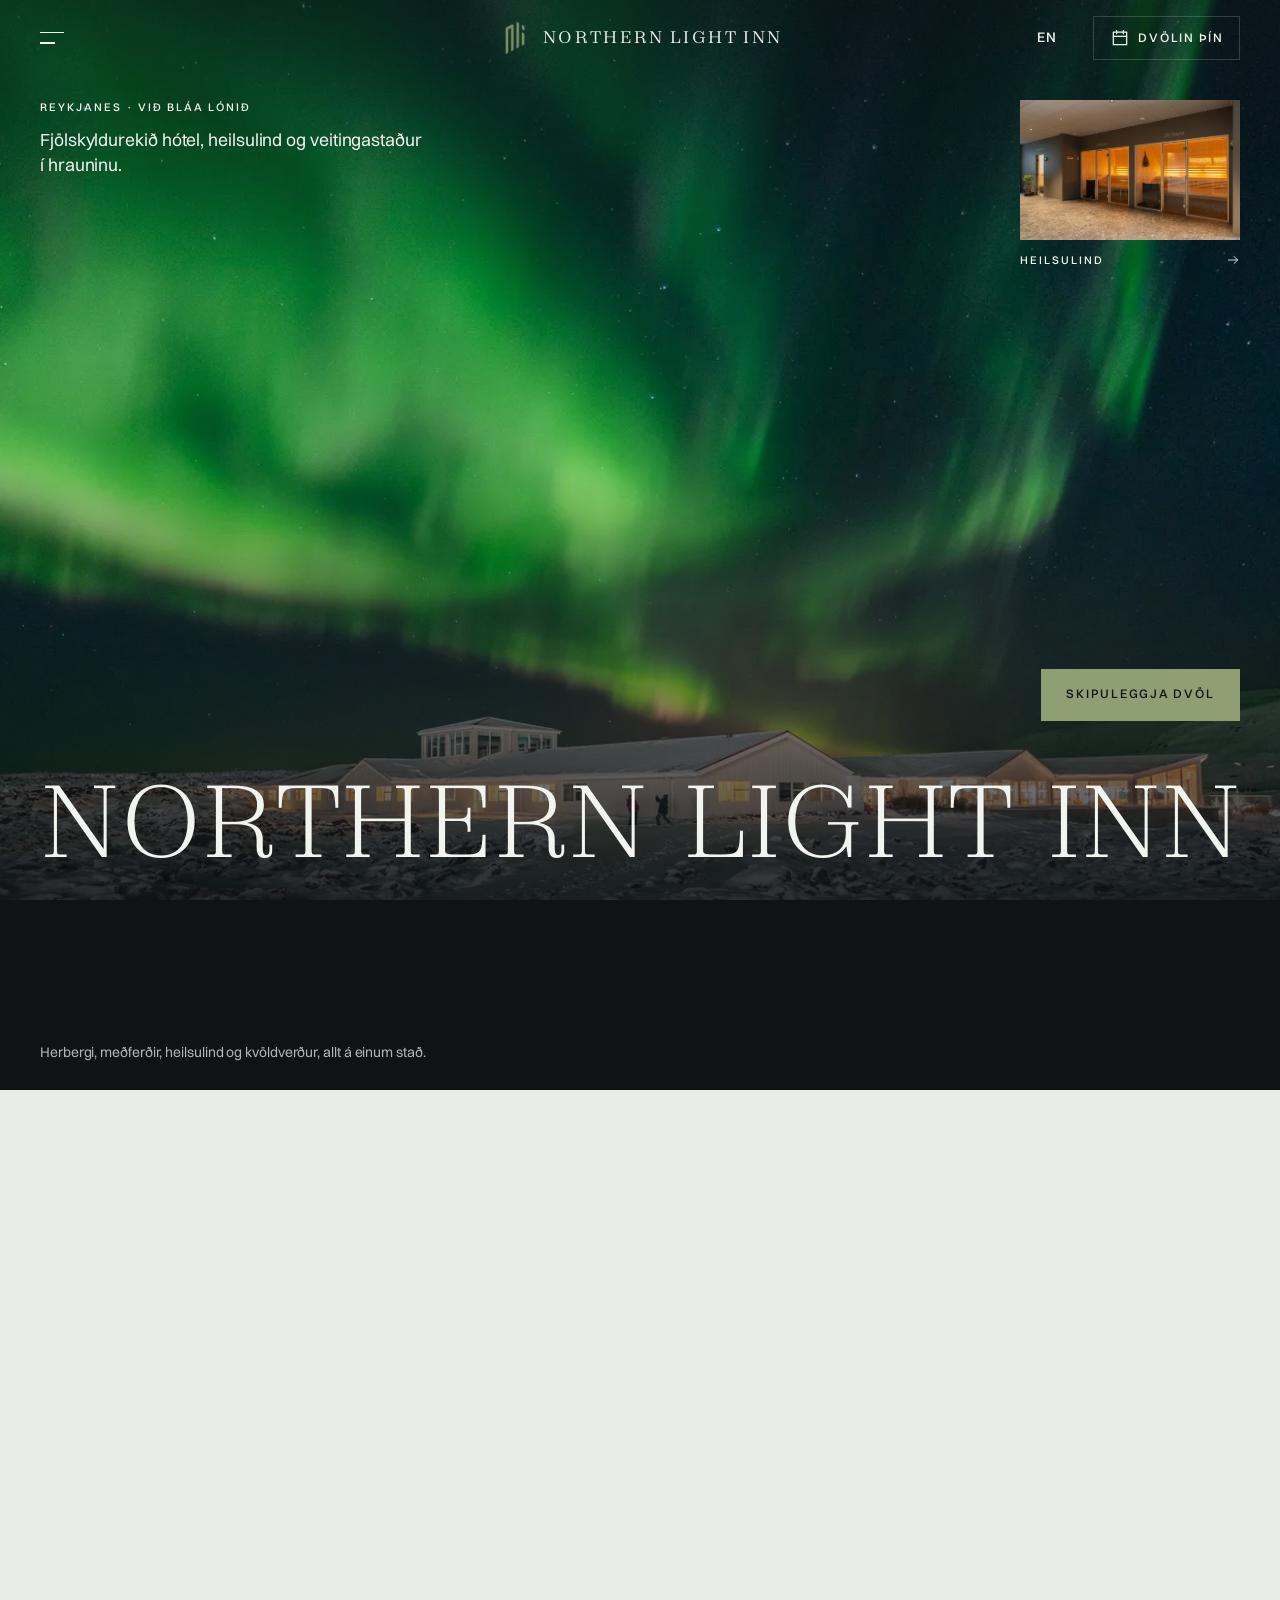
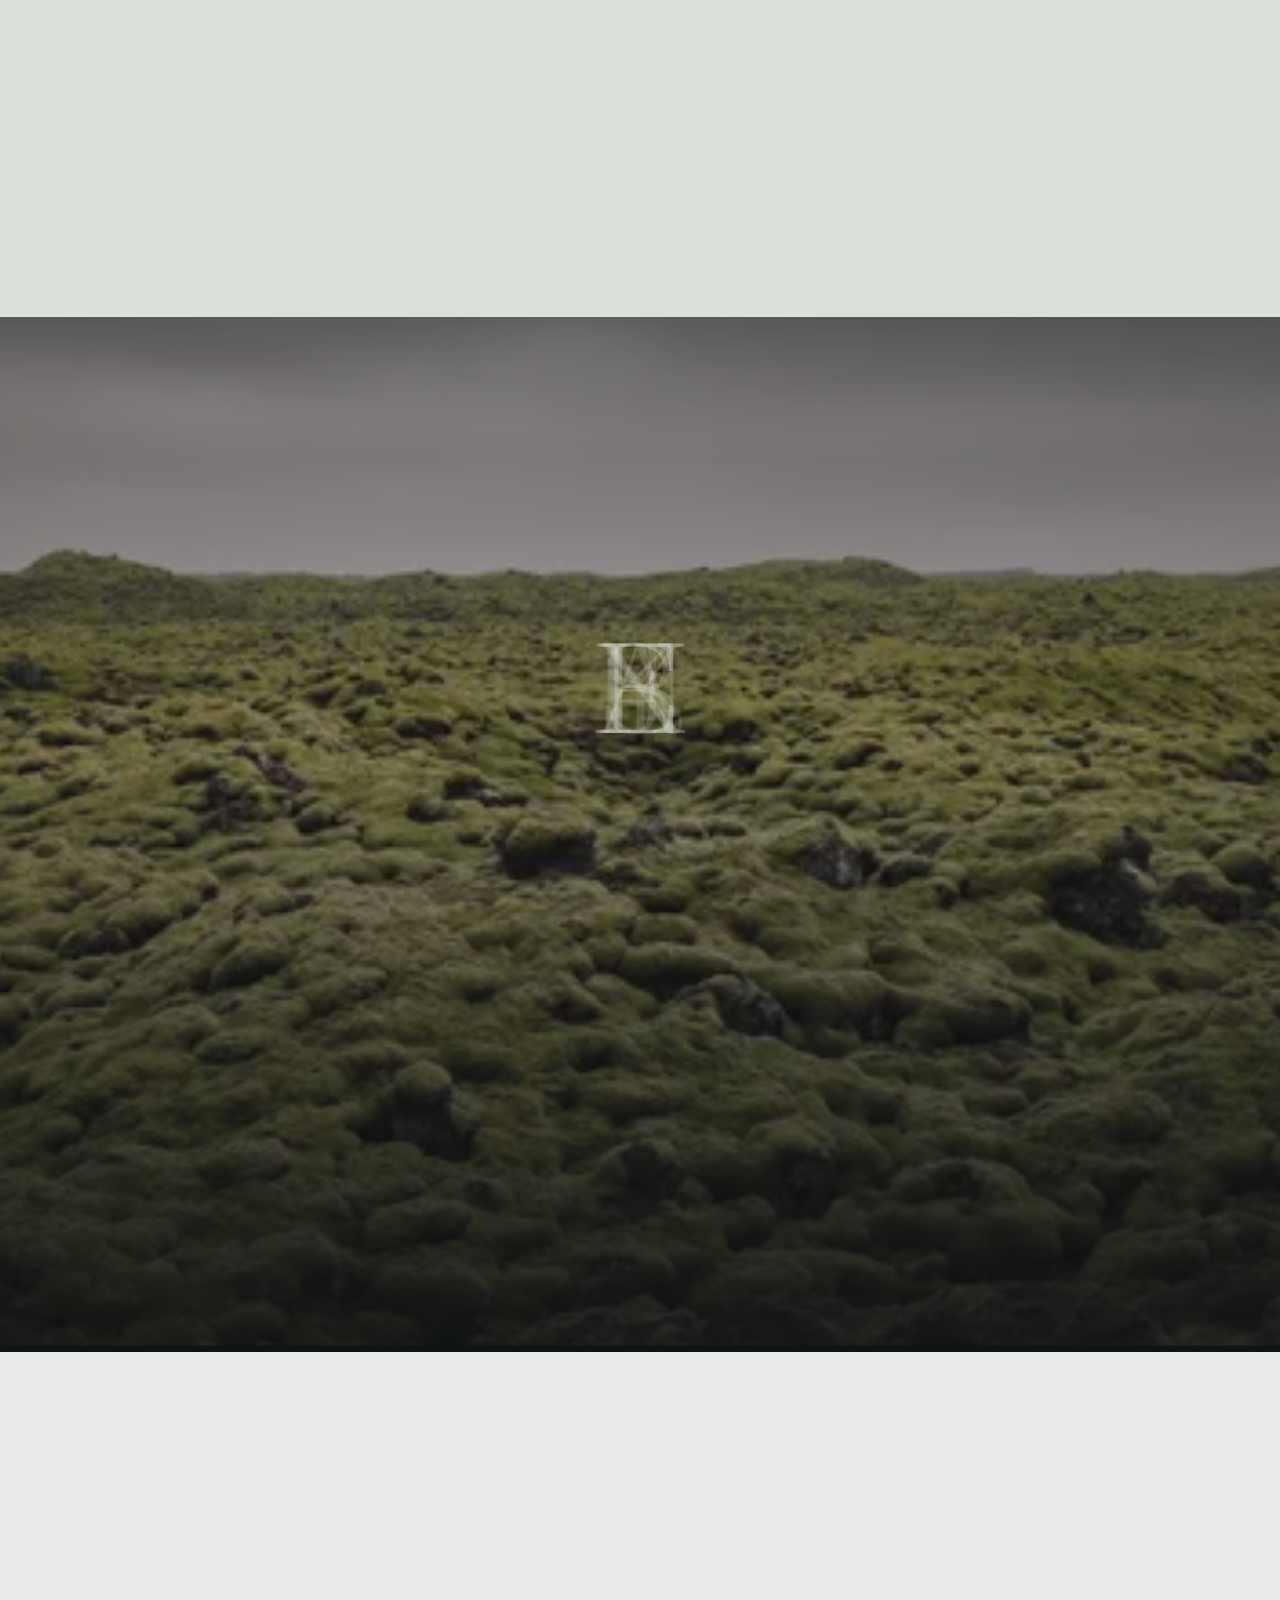
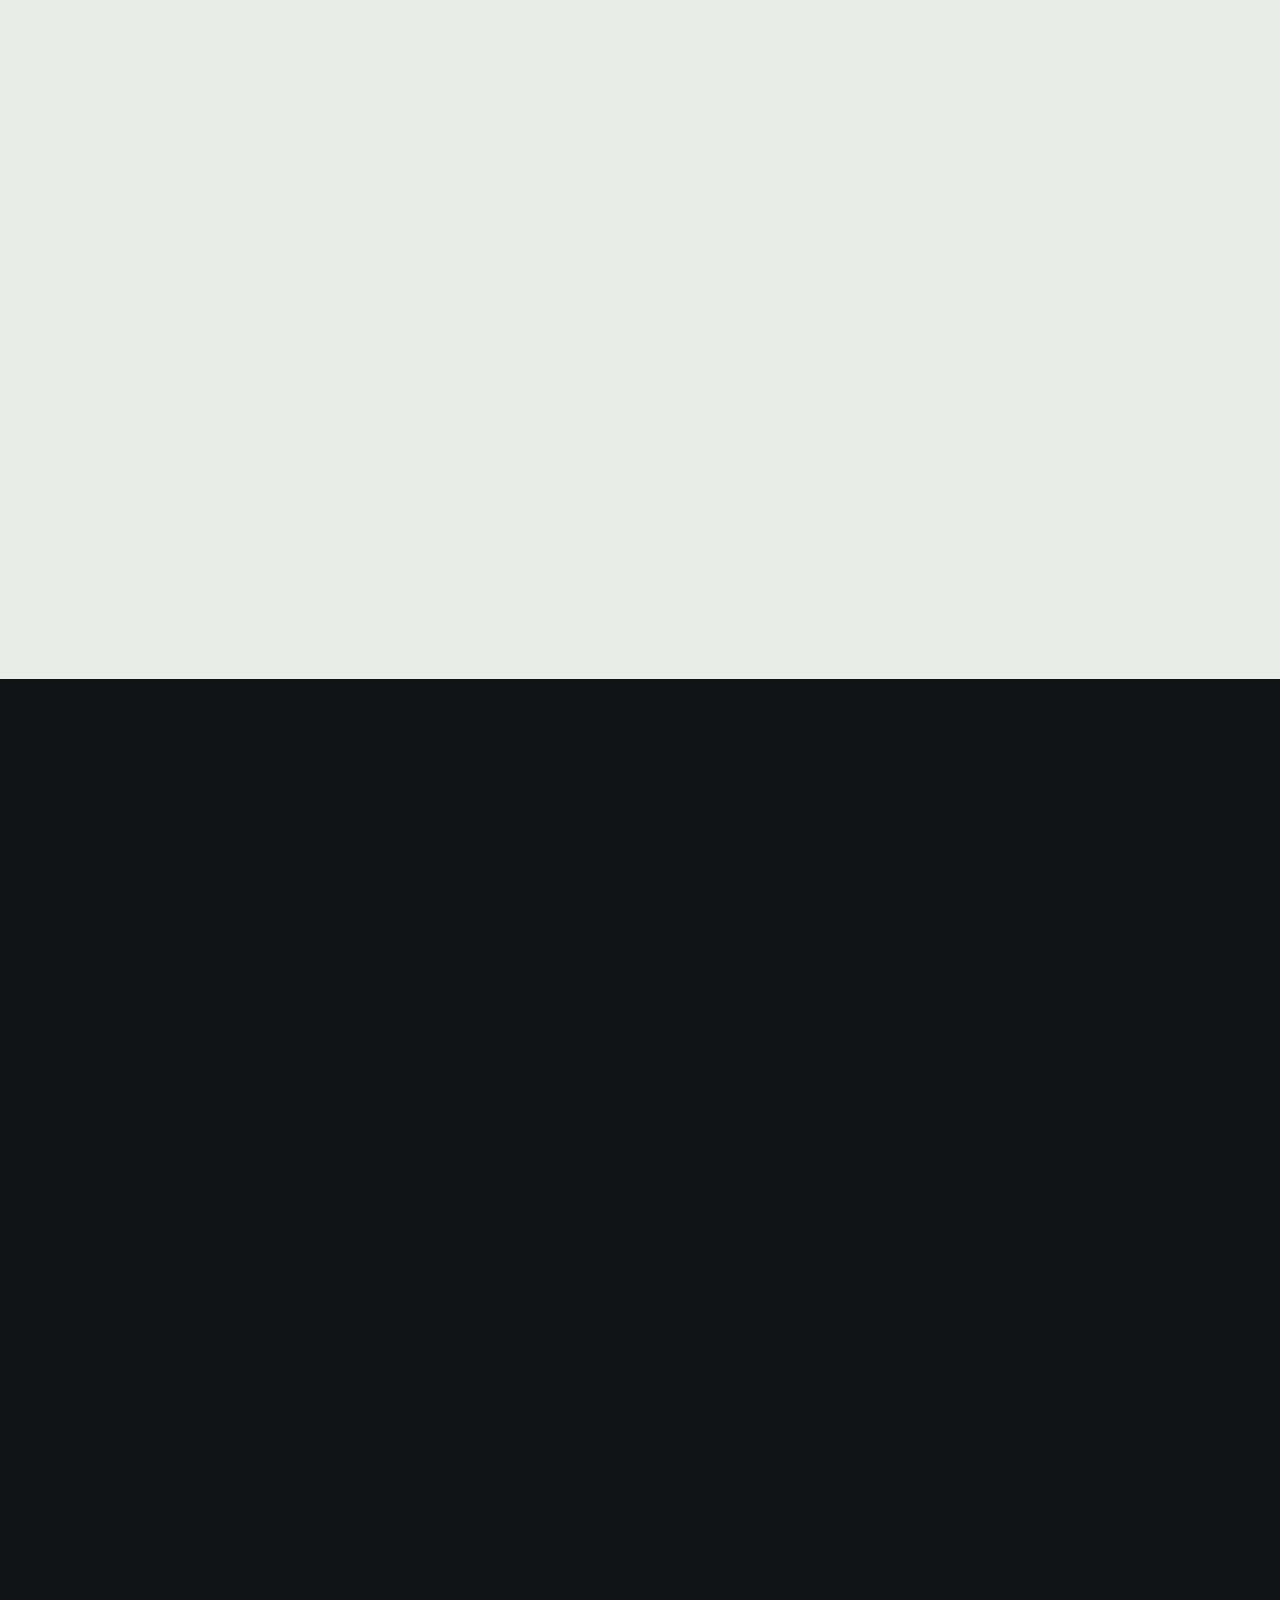
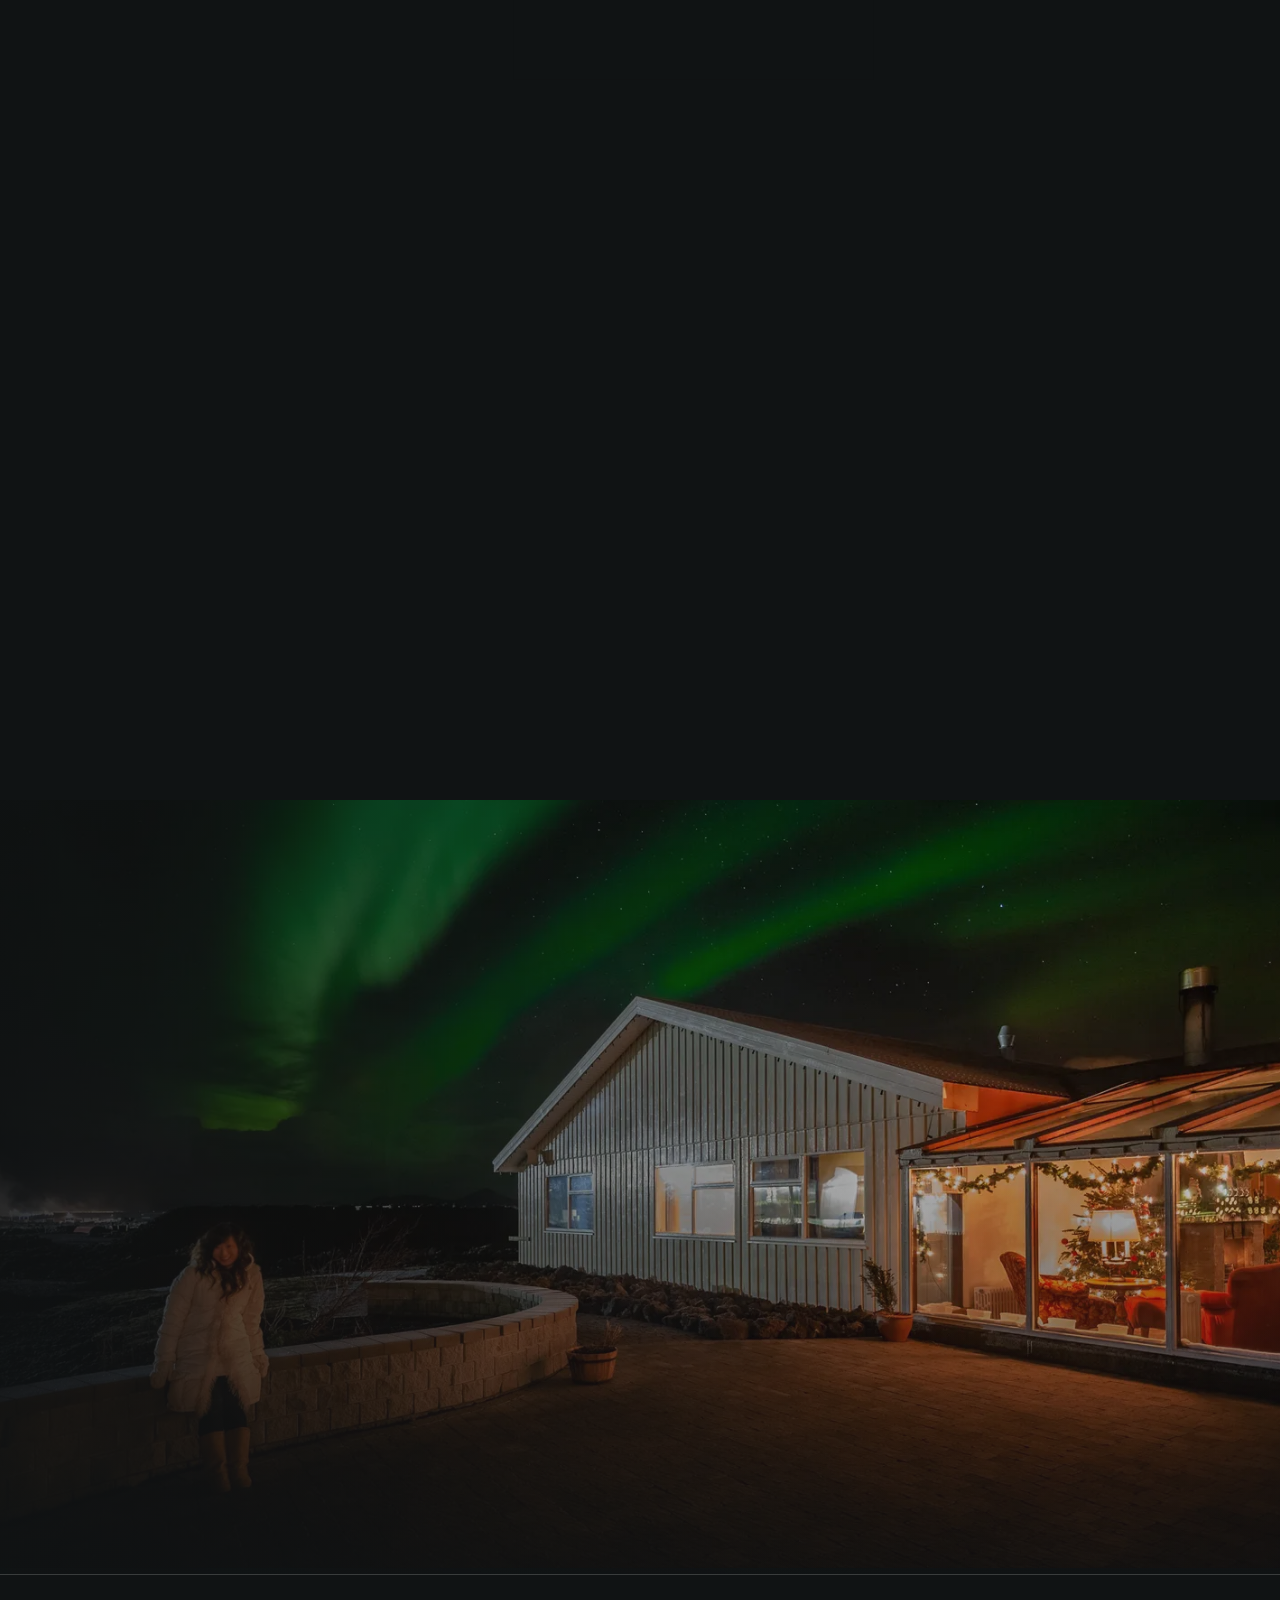
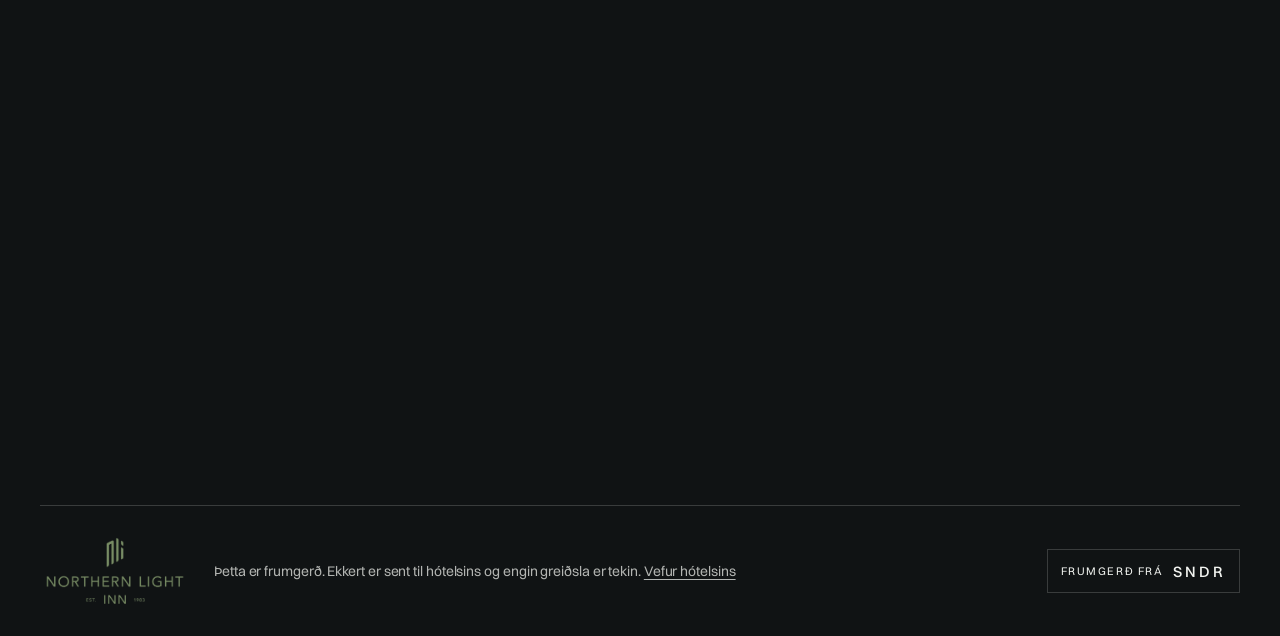
==== commit d1239b56: "Deploy d6e505d (noindex preview)" ====
--- a/is/index.html
+++ b/is/index.html
@@ -21,12 +21,12 @@
 })();
 </script><link rel="icon" type="image/png" href="../favicon.png"><link rel="apple-touch-icon" href="../apple-touch-icon.png"><link rel="alternate" hreflang="en" href="../"><link rel="alternate" hreflang="is" href="../is/"><link rel="preload" href="../assets/fonts/Zodiak-Light.woff2" as="font" type="font/woff2" crossorigin><link rel="preload" href="../assets/fonts/Switzer-Regular.woff2" as="font" type="font/woff2" crossorigin><link rel="preload" as="image" type="image/webp" imagesrcset="../assets/img/hero-480.webp 480w, ../assets/img/hero-960.webp 960w, ../assets/img/hero-1440.webp 1440w, ../assets/img/hero-2160.webp 2160w" imagesizes="100vw"><link rel="stylesheet" href="../assets/css/base.css"><link rel="stylesheet" href="../assets/css/site.css"><link rel="stylesheet" href="../assets/css/stay.css"><script>window.NLI={"lang":"is","locale":"is-IS","dates":{"wd":["sun.","mán.","þri.","mið.","fim.","fös.","lau."],"wdLong":["sunnudagur","mánudagur","þriðjudagur","miðvikudagur","fimmtudagur","föstudagur","laugardagur"],"mo":["jan.","feb.","mars","apr.","maí","júní","júlí","ágúst","sept.","okt.","nóv.","des."],"moLong":["janúar","febrúar","mars","apríl","maí","júní","júlí","ágúst","september","október","nóvember","desember"],"narrow":["M","Þ","M","F","F","L","S"],"dot":"."},"t":{"step1":"Nætur","step2":"Dagar","step3":"Innborgun","s1Title":"Hvenær kemurðu?","s2Title":"Bættu við hvern dag","s3Title":"Dvölin þín","pickArrival":"Veldu komudag","to":"til","nights":"Nætur","night":"nótt","guests":"Gestir","guestsShort":"gestir","guestOne":"gestur","room":"Herbergi","roomAny":"Herbergi valið í bókunarvél","roomRate":"Verð úr bókunarvél","engineNote":"Verð og framboð herbergja koma úr bókunarvél hótelsins. Í þessari frumgerð er herbergið ekki tekið frá.","fewer":"Færri","more":"Fleiri","prevMonth":"Fyrri mánuður","nextMonth":"Næsti mánuður","arrivalDay":"Koma","departureDay":"Brottför","day":"Dagur","addTo":"Bæta við","time":"Tími","sample":"sýnishorn","taken":"upptekið","forGuests":"Fyrir hve marga?","cancel":"Hætta við","add":"Bæta við","remove":"Fjarlægja","closedShort":"Lokað","includedShort":"Innifalið","pendingNote":"{item} bætist við þegar þú hefur valið dagana.","next1":"Áfram í dagana","next2":"Yfirlit","pay":"Greiða innborgun","back":"Til baka","itemOne":"liður","itemMany":"liðir","noItems":"Engu bætt við enn","extrasTotal":"Meðferðir og aukahlutir","depositToday":"Innborgun í dag","atHotel":"Greitt á hótelinu","name":"Nafn","email":"Netfang","depositNote":"Frumgerð: engin greiðsla er tekin og ekkert er sent. Hlutfall innborgunar er dæmi.","nothingAdded":"Engum meðferðum eða aukahlutum bætt við.","doneTitle":"Þetta er frumgerð","doneBody":"Ekkert var sent til hótelsins, ekkert var vistað og engin greiðsla var tekin. Á fullbúnum vef er innborgunin tekin í þessu skrefi og hótelið fær dagskrána hér að neðan.","doneRoom":"Herbergin eru áfram í bókunarvél hótelsins.","openEngine":"Opna bókunarvélina","startOver":"Byrja upp á nýtt","close":"Loka","pickDate":"Veldu dag","tableOnly":"Borð","free":"Greitt á staðnum","title":"Dvölin þín","soldOut":"Uppselt"},"depositRate":0.2,"maxGuests":4,"bookUrl":"https://www.simplebooking.it/ibe2/hotel/5333?lang=EN&cur=ISK","rooms":[{"id":"deluxe","name":"Deluxe herbergi","max":2,"meta":"30 m² · King rúm eða tvö einbreið"},{"id":"superior","name":"Superior herbergi","max":2,"meta":"27 m² · Queen rúm eða tvö einbreið"},{"id":"double","name":"Hjónaherbergi","max":2,"meta":"22 m² · Eitt rúm, 180 cm"},{"id":"twin","name":"Tveggja rúma herbergi","max":2,"meta":"20 m² · Tvö einbreið rúm"},{"id":"triple","name":"Þriggja manna herbergi","max":3,"meta":"27 m² · Queen rúm og einbreitt rúm"},{"id":"family","name":"Fjölskylduherbergi","max":4,"meta":"30 m² · Queen rúm og tvö einbreið rúm"}],"extras":[{"id":"massage","icon":"massage","name":"Nudd","short":"Nudd","note":"","times":["10:00","11:30","14:00","15:30","17:00","18:30"],"options":[{"id":"60","label":"60 mín","price":19500},{"id":"90","label":"90 mín","price":26500}]},{"id":"reiki","icon":"spa","name":"Reiki","short":"Reiki","note":"60 mín","times":["10:00","11:30","14:00","15:30","17:00"],"options":[{"id":"reiki","label":"Reiki heilun","price":19500},{"id":"epe","label":"Reiki og EPE","price":19500}]},{"id":"recovery","icon":"clock","name":"Endurheimt","short":"Endurheimt","note":"","times":["09:30","11:00","13:00","15:00","17:00","19:00"],"options":[{"id":"compression","label":"Þrýstimeðferð, 25 mín","price":3995},{"id":"blanket","label":"Innrautt teppi, 45 mín","price":5995}]},{"id":"spa","icon":"moon","name":"Heilsulind","short":"Heilsulind","note":"Opið 09:00 til 21:00","times":[],"perPerson":true,"includedRooms":["deluxe","superior"],"options":[{"id":"day","label":"Dagsaðgangur","price":2500}]},{"id":"dinner","icon":"dinner","name":"Kvöldverður á Max's","short":"Kvöldverður","note":"Borðapöntun, greitt á staðnum","times":["17:30","18:00","18:30","19:00","19:30","20:00","20:30","21:00"],"perPerson":true,"options":[{"id":"table","label":"Borð","price":0}]},{"id":"floating","icon":"floating","name":"Aurora Floating","short":"Flot","closed":true,"closedNote":"Aurora Floating er lokað eins og er.","times":[],"options":[{"id":"60","label":"60 mín","price":7000}]}],"packages":[{"id":"dekur","name":"Dekurdvöl","nights":1,"maxGuests":2,"dates":[{"date":"2026-11-27","sold":true},{"date":"2026-11-28","sold":true},{"date":"2026-12-04","sold":true},{"date":"2026-12-05","sold":false}],"rules":[{"room":"deluxe","guests":1,"price":48700},{"room":"deluxe","price":32300,"pp":true},{"guests":1,"price":38700},{"price":27300,"pp":true}]},{"id":"prjono","name":"Prjónahelgi","nights":2,"minGuests":2,"dates":[{"date":"2027-04-16","sold":false}],"rules":[{"room":"deluxe","price":54490,"pp":true},{"guests":4,"price":39990,"pp":true},{"guests":3,"price":41990,"pp":true},{"price":46990,"pp":true}]}]}</script><script defer src="../assets/vendor/gsap.min.js"></script><script defer src="../assets/vendor/ScrollTrigger.min.js"></script><script defer src="../assets/vendor/CustomEase.min.js"></script><script type="module" src="../assets/js/main.js"></script></head><body class="page-home"><a class="skip-link" href="#main">Beint í efni</a><header class="site-header">
  <button type="button" class="menu-toggle" aria-controls="menu-panel" aria-expanded="false" aria-haspopup="dialog" aria-label="Valmynd"><span class="burger" aria-hidden="true"><i></i><i></i></span></button>
- <a class="brand" href="../is/" aria-label="Northern Light Inn, forsíða"><img src="../assets/logo/icon.png" width="40" height="40" alt=""><span translate="no">Northern Light Inn</span></a>
+ <a class="brand" href="../is/" aria-label="Northern Light Inn, forsíða"><img src="../assets/logo/icon.png" width="40" height="40" alt=""><span class="brand-word" translate="no" aria-hidden="true"><i>N</i><i>o</i><i>r</i><i>t</i><i>h</i><i>e</i><i>r</i><i>n</i><i>&nbsp;</i><i>L</i><i>i</i><i>g</i><i>h</i><i>t</i><i>&nbsp;</i><i>I</i><i>n</i><i>n</i></span></a>
  <div class="header-right"><a class="lang" href="../" lang="en" hreflang="en" aria-label="English">EN</a><button type="button" class="btn-stay" data-stay-open aria-haspopup="dialog" aria-controls="stay-dialog"><svg class="icon" viewBox="0 0 24 24" width="20" height="20" fill="none" stroke="currentColor" stroke-width="1.5" stroke-linecap="round" stroke-linejoin="round" aria-hidden="true" ><rect x="4" y="5" width="16" height="15"/><path d="M4 10h16M8 3v4M16 3v4"/></svg><span>Dvölin þín</span><b data-stay-count hidden></b></button></div>
 </header>
 <dialog class="menu-panel" id="menu-panel" aria-label="Valmynd" tabindex="-1">
  <div class="menu-curtain menu-curtain--lead" aria-hidden="true"></div><div class="menu-curtain" aria-hidden="true"></div>
- <div class="menu-top"><button type="button" class="menu-close" aria-label="Loka"><span class="burger" aria-hidden="true"><i></i><i></i></span></button><a class="brand" href="../is/" aria-label="Northern Light Inn, forsíða"><img src="../assets/logo/icon.png" width="40" height="40" alt=""><span translate="no">Northern Light Inn</span></a><span></span></div>
+ <div class="menu-top"><button type="button" class="menu-close" aria-label="Loka"><span class="burger" aria-hidden="true"><i></i><i></i></span></button><a class="brand" href="../is/" aria-label="Northern Light Inn, forsíða"><img src="../assets/logo/icon.png" width="40" height="40" alt=""><span class="brand-word" translate="no" aria-hidden="true"><i>N</i><i>o</i><i>r</i><i>t</i><i>h</i><i>e</i><i>r</i><i>n</i><i>&nbsp;</i><i>L</i><i>i</i><i>g</i><i>h</i><i>t</i><i>&nbsp;</i><i>I</i><i>n</i><i>n</i></span></a><span></span></div>
  <div class="menu-body">
   <nav aria-label="Aðalvalmynd"><a href="../is/herbergi/" data-menu="rooms" ><span class="menu-num" aria-hidden="true">01</span><span class="menu-mask"><span class="menu-word">Herbergi</span></span></a><a href="../is/heilsulind/" data-menu="wellness" ><span class="menu-num" aria-hidden="true">02</span><span class="menu-mask"><span class="menu-word">Heilsulind</span></span></a><a href="../is/pakkar/" data-menu="packages" ><span class="menu-num" aria-hidden="true">03</span><span class="menu-mask"><span class="menu-word">Pakkar</span></span></a><a href="../is/veitingastadur/" data-menu="restaurant" ><span class="menu-num" aria-hidden="true">04</span><span class="menu-mask"><span class="menu-word">Veitingastaður</span></span></a><a href="../is/stadsetning/" data-menu="location" ><span class="menu-num" aria-hidden="true">05</span><span class="menu-mask"><span class="menu-word">Staðsetning</span></span></a></nav>
   <div class="menu-photo" aria-hidden="true"><div class="menu-photo-frame"><div class="menu-shot is-on" data-shot="home"><picture><source type="image/webp" srcset="../assets/img/exterior-480.webp 480w, ../assets/img/exterior-960.webp 960w, ../assets/img/exterior-1440.webp 1440w, ../assets/img/exterior-2160.webp 2160w" sizes="(max-width:1023px) 1px, 34vw"><img src="../assets/img/exterior-960.jpg" srcset="../assets/img/exterior-480.jpg 480w, ../assets/img/exterior-960.jpg 960w, ../assets/img/exterior-1440.jpg 1440w, ../assets/img/exterior-2160.jpg 2160w" sizes="(max-width:1023px) 1px, 34vw" width="2500" height="1667" alt="" loading="lazy"  decoding="async"></picture></div><div class="menu-shot" data-shot="rooms"><picture><source type="image/webp" srcset="../assets/img/deluxe-480.webp 480w, ../assets/img/deluxe-960.webp 960w, ../assets/img/deluxe-1440.webp 1440w, ../assets/img/deluxe-2160.webp 2160w" sizes="(max-width:1023px) 1px, 34vw"><img src="../assets/img/deluxe-960.jpg" srcset="../assets/img/deluxe-480.jpg 480w, ../assets/img/deluxe-960.jpg 960w, ../assets/img/deluxe-1440.jpg 1440w, ../assets/img/deluxe-2160.jpg 2160w" sizes="(max-width:1023px) 1px, 34vw" width="2500" height="1667" alt="" loading="lazy"  decoding="async"></picture></div><div class="menu-shot" data-shot="wellness"><picture><source type="image/webp" srcset="../assets/img/sauna-480.webp 480w, ../assets/img/sauna-960.webp 960w, ../assets/img/sauna-1440.webp 1440w, ../assets/img/sauna-2160.webp 2160w" sizes="(max-width:1023px) 1px, 34vw"><img src="../assets/img/sauna-960.jpg" srcset="../assets/img/sauna-480.jpg 480w, ../assets/img/sauna-960.jpg 960w, ../assets/img/sauna-1440.jpg 1440w, ../assets/img/sauna-2160.jpg 2160w" sizes="(max-width:1023px) 1px, 34vw" width="2500" height="1667" alt="" loading="lazy"  decoding="async"></picture></div><div class="menu-shot" data-shot="packages"><picture><source type="image/webp" srcset="../assets/img/xmas-480.webp 480w, ../assets/img/xmas-960.webp 960w, ../assets/img/xmas-1440.webp 1440w, ../assets/img/xmas-2160.webp 2160w" sizes="(max-width:1023px) 1px, 34vw"><img src="../assets/img/xmas-960.jpg" srcset="../assets/img/xmas-480.jpg 480w, ../assets/img/xmas-960.jpg 960w, ../assets/img/xmas-1440.jpg 1440w, ../assets/img/xmas-2160.jpg 2160w" sizes="(max-width:1023px) 1px, 34vw" width="2500" height="1664" alt="" loading="lazy"  decoding="async"></picture></div><div class="menu-shot" data-shot="restaurant"><picture><source type="image/webp" srcset="../assets/img/restaurant-480.webp 480w, ../assets/img/restaurant-960.webp 960w, ../assets/img/restaurant-1440.webp 1440w, ../assets/img/restaurant-2160.webp 2160w" sizes="(max-width:1023px) 1px, 34vw"><img src="../assets/img/restaurant-960.jpg" srcset="../assets/img/restaurant-480.jpg 480w, ../assets/img/restaurant-960.jpg 960w, ../assets/img/restaurant-1440.jpg 1440w, ../assets/img/restaurant-2160.jpg 2160w" sizes="(max-width:1023px) 1px, 34vw" width="2500" height="1668" alt="" loading="lazy"  decoding="async"></picture></div><div class="menu-shot" data-shot="location"><picture><source type="image/webp" srcset="../assets/img/moss-480.webp 480w, ../assets/img/moss-960.webp 960w, ../assets/img/moss-1440.webp 1440w, ../assets/img/moss-2160.webp 2160w" sizes="(max-width:1023px) 1px, 34vw"><img src="../assets/img/moss-960.jpg" srcset="../assets/img/moss-480.jpg 480w, ../assets/img/moss-960.jpg 960w, ../assets/img/moss-1440.jpg 1440w, ../assets/img/moss-2160.jpg 2160w" sizes="(max-width:1023px) 1px, 34vw" width="2500" height="1667" alt="" loading="lazy"  decoding="async"></picture></div></div></div>
--- a/assets/css/site.css
+++ b/assets/css/site.css
@@ -245,3 +245,7 @@
 @media(hover:hover) and (pointer:fine){.menu-foot a:hover{color:var(--sage)}}
 @media(max-width:1023px){.menu-photo{display:none}.menu-panel nav{grid-column:1/13}.menu-panel nav a{font-size:clamp(2.3rem,min(10vw,8.5vh),3.6rem);grid-template-columns:2.6rem auto}.menu-foot p{flex-basis:100%}.menu-foot .lang{margin-left:auto}}
 @media(prefers-reduced-motion:reduce){.menu-mask,.menu-shot,.menu-shot img{transition:none}.menu-panel nav a.is-active .menu-mask{transform:none}}
+
+/* header brand: letters are separate so they can slide into the logo on scroll (M22) */
+.brand-word{display:inline-flex;white-space:pre}.brand-word i{display:inline-block;font-style:normal;will-change:transform,opacity}.brand img{will-change:transform}
+@media(max-width:1023px){.brand .brand-word{display:none}}
